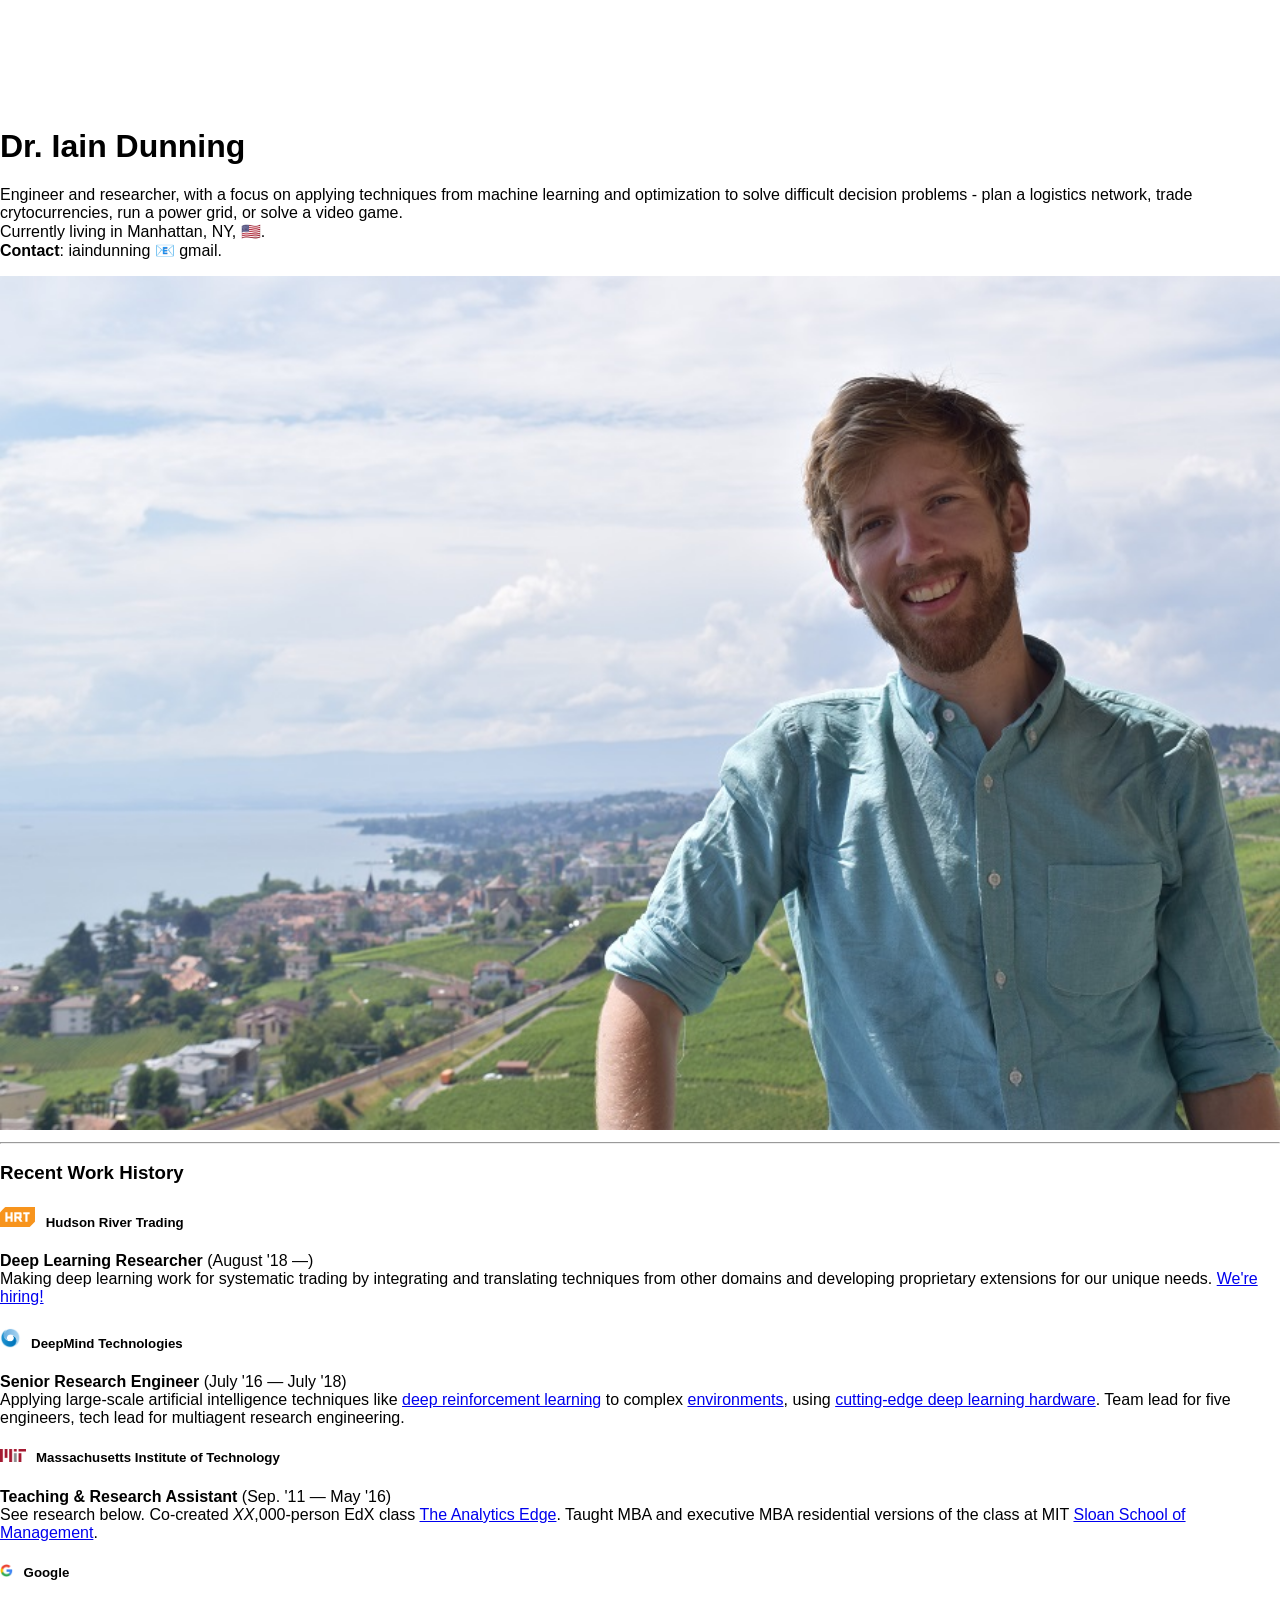
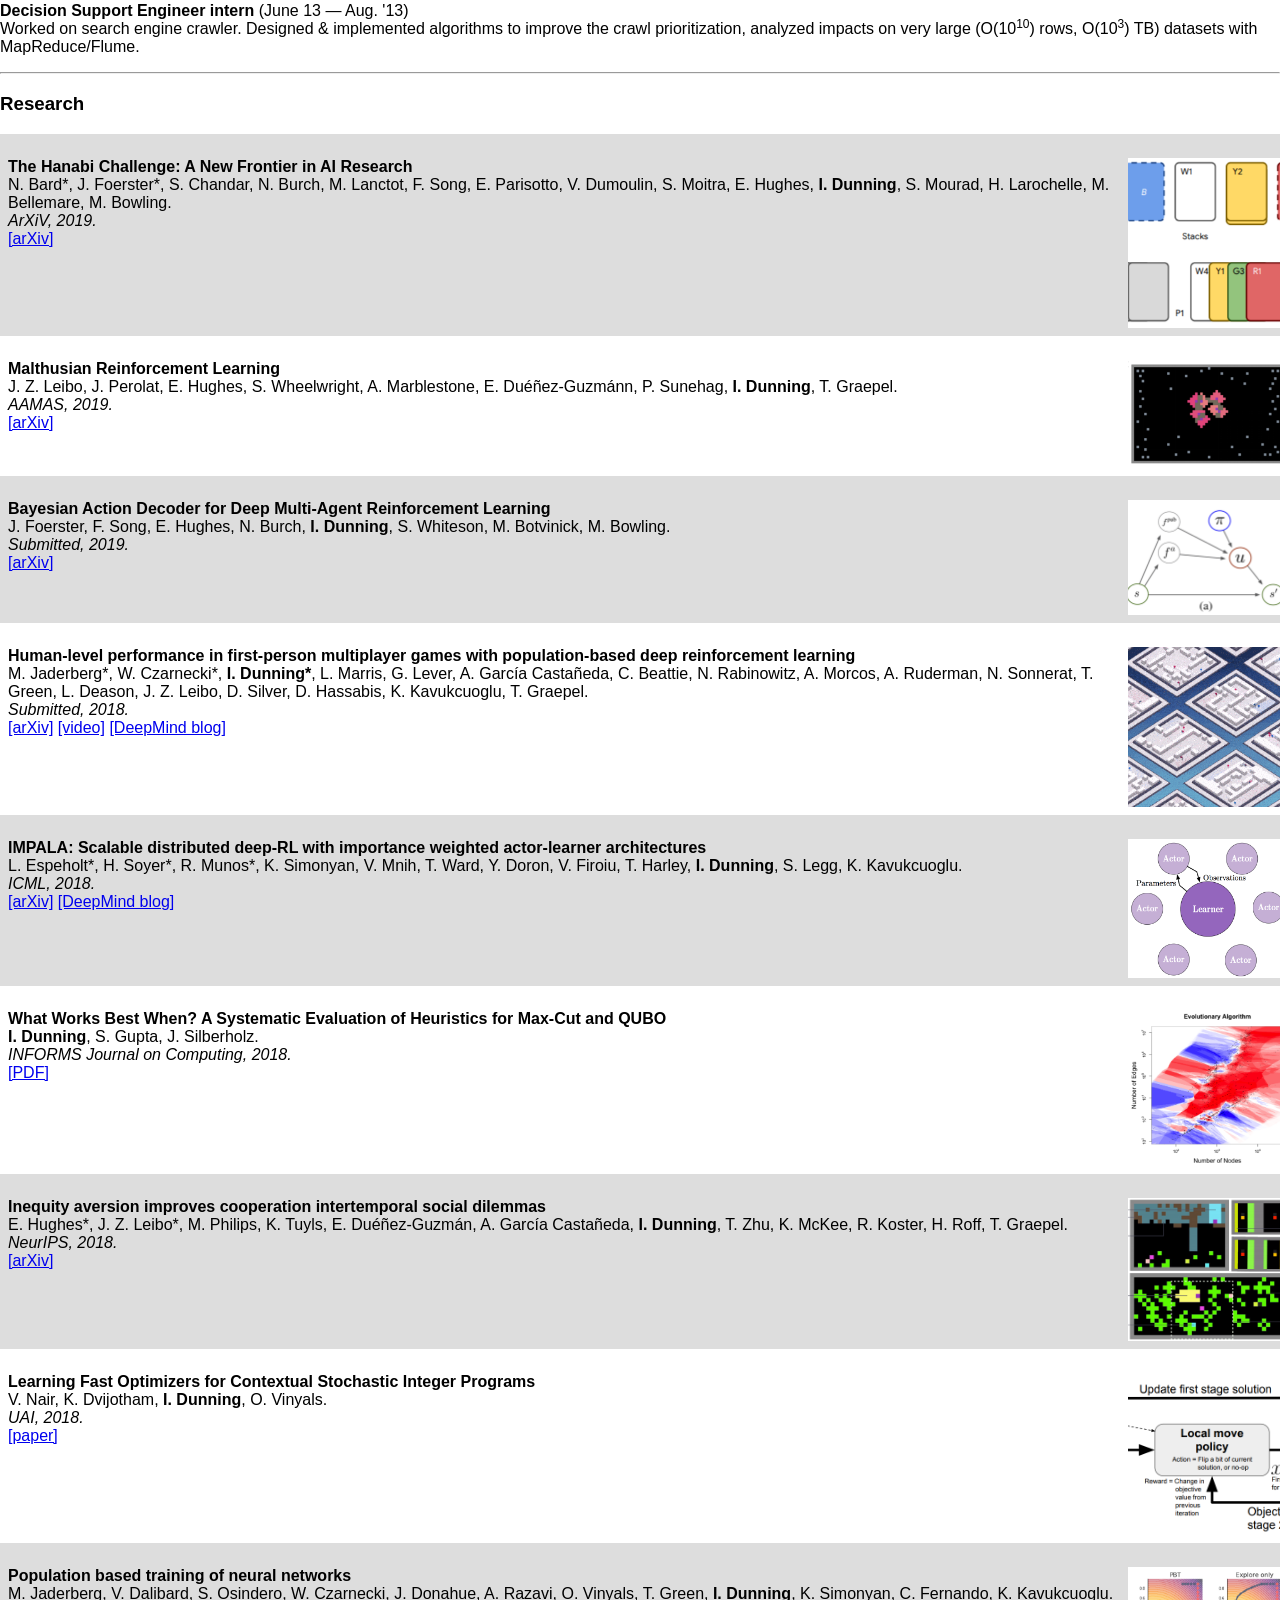
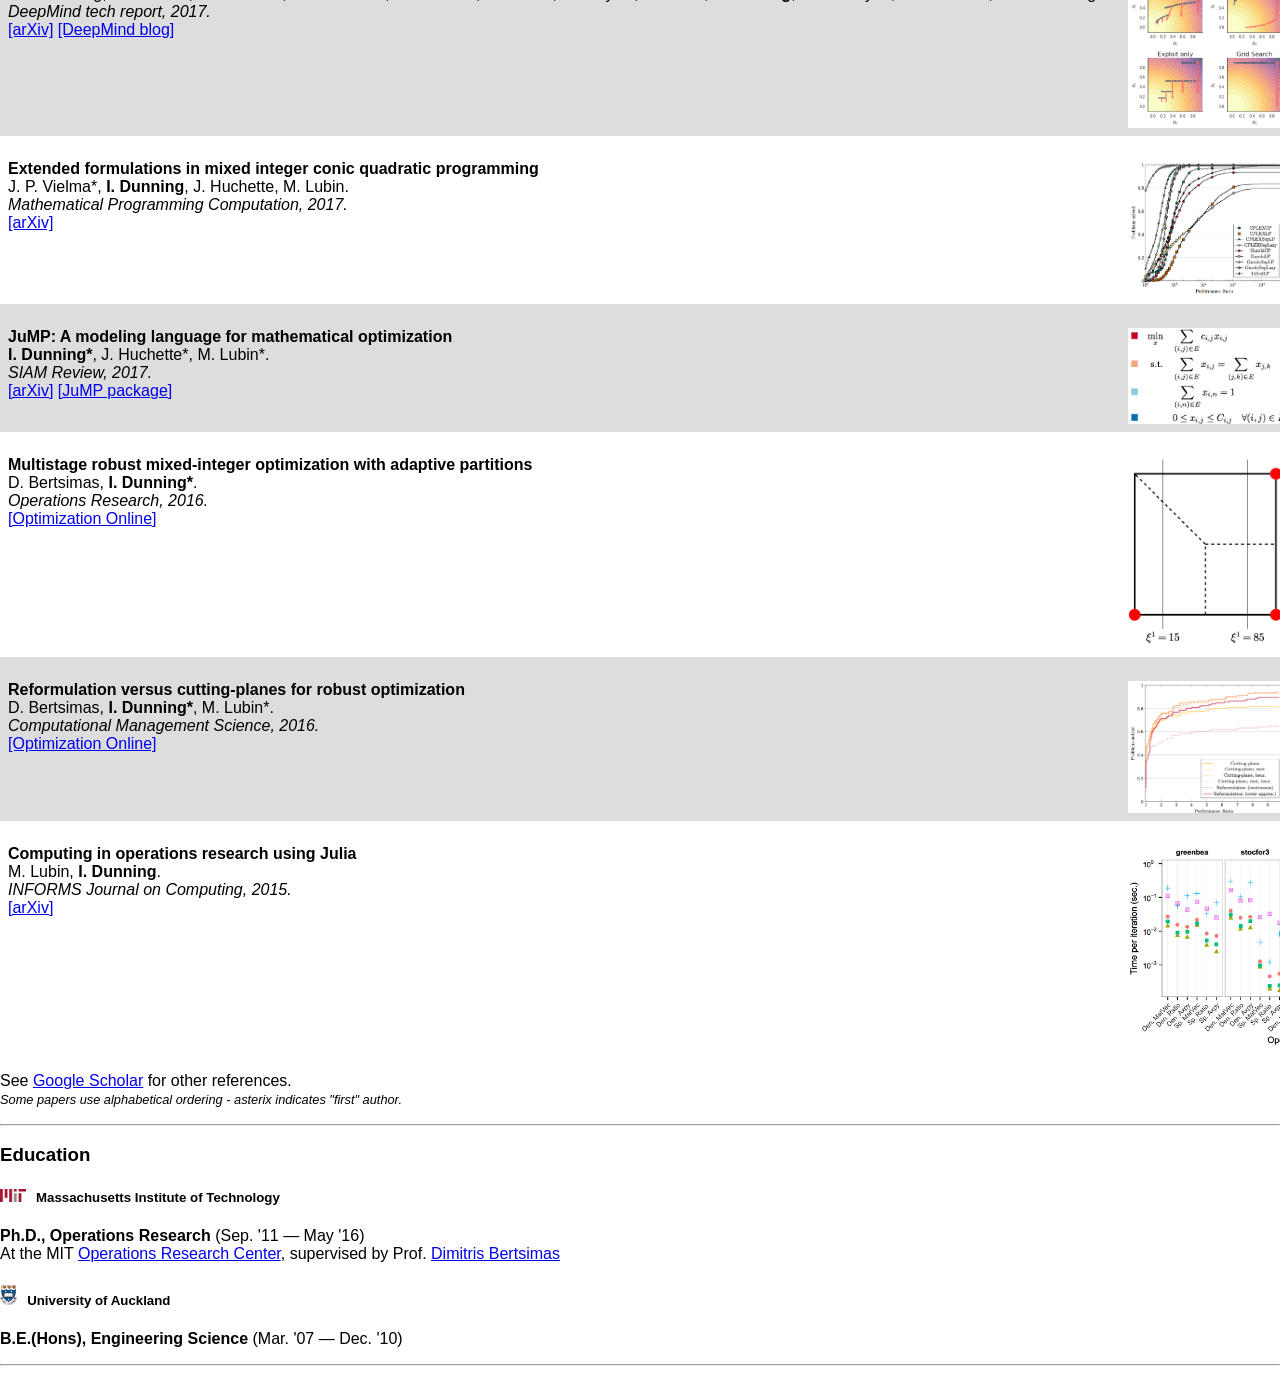
==== index.html @ 0af71904 "nbsp" ====
<!DOCTYPE html>
<html lang="en">
<head>
  <!-- Global site tag (gtag.js) - Google Analytics -->
  <script async src="https://www.googletagmanager.com/gtag/js?id=UA-130683608-1"></script>
  <script>
    window.dataLayer = window.dataLayer || [];
    function gtag(){dataLayer.push(arguments);}
    gtag('js', new Date());

    gtag('config', 'UA-130683608-1');
  </script>
  
  <!-- Basic Page Needs
  –––––––––––––––––––––––––––––––––––––––––––––––––– -->
  <meta charset="utf-8">
  <title>Iain Dunning</title>
  <meta name="description" content="Homepage for Iain Dunning">
  <meta name="author" content="Iain Dunning">

  <!-- Mobile Specific Metas
  –––––––––––––––––––––––––––––––––––––––––––––––––– -->
  <meta name="viewport" content="width=device-width, initial-scale=1">

  <!-- FONT
  –––––––––––––––––––––––––––––––––––––––––––––––––– -->
  <link href="//fonts.googleapis.com/css?family=Raleway:400,300,600"
   rel="stylesheet" type="text/css">

  <!-- CSS
  –––––––––––––––––––––––––––––––––––––––––––––––––– -->
  <link rel="stylesheet" href="css/normalize.css">
  <link rel="stylesheet" href="css/skeleton.css">
  <style>
  .paperimg {
    float: right;
    width: 20%;
    max-width: 10em;
    padding-left: 0.5em
  }
  .paperdiv {
    clear: both;
    padding: 0.5em; display: inline-block; width: 100%
  }
  .grey {
    background-color: #DDDDDD;
  }
  </style>

</head>
<body>

  <!-- Primary Page Layout
  –––––––––––––––––––––––––––––––––––––––––––––––––– -->
<div class="container">
  <div class="row" style="margin-top: 10%">
    <div class="six columns">
      <h1>Dr. Iain Dunning</h1>
      <p>
      Engineer and researcher, with a focus on applying techniques from
      machine learning and optimization to solve difficult decision problems -
      plan a logistics network, trade crytocurrencies, run a power grid, or solve a video game.
      <br>
      Currently living in Manhattan, NY, 🇺🇸.
      <br>
      <b>Contact</b>: iaindunning 📧 gmail.
      </p>
    </div>
    <div class="six columns">
      <img src="images/lores.jpg" style="width: 100%">
    </div>
  </div>

  <div class="row">
  <div class="twelve column">
    
    <!-- About
      –––––––––––––––––––––––––––––––––––––––––––––––––– -->
    <hr>
    
    <h3>Recent Work History</h3>
    
    <h5>
      <a href="http://www.hudson-trading.com/about/" target="_blank">
      <img src="images/hrt.svg" style="height: 1.5em; padding-right: 0.5em"></a>
      Hudson River Trading
    </h5>
    <p>
      <b>Deep Learning Researcher</b> (August&nbsp;'18 &mdash;)<br>
      Making deep learning work for systematic trading by integrating and translating
      techniques from other domains and developing proprietary extensions for our
      unique needs.
      <a href="http://www.hudson-trading.com/careers/job/?gh_jid=940856">We're hiring!</a>
    </p>

    <h5>
      <a href="https://deepmind.com/" target="_blank">
      <img src="images/deepmind.png" style="height: 1.5em; padding-right: 0.5em"></a>
      DeepMind Technologies
    </h5>
    <p>
      <b>Senior Research Engineer</b> (July&nbsp;'16 &mdash; July&nbsp;'18)<br>
      Applying large-scale artificial intelligence techniques like
      <a href="https://deepmind.com/blog/deep-reinforcement-learning/" target="_blank">
      deep reinforcement learning</a> to complex
      <a href="https://deepmind.com/blog/open-sourcing-deepmind-lab/" target="_blank">
      environments</a>, using
      <a href="https://cloud.google.com/tpu/" target="_blank">cutting-edge deep learning hardware</a>.
      Team lead for five engineers,
      tech lead for multiagent research engineering.
    </p>
    
    <h5>
      <a href="https://web.mit.edu/" target="_blank">
      <img src="images/mit.png" style="height: 1em; padding-right: 0.5em"></a>
      Massachusetts Institute of Technology
    </h5>
    <p>
      <b>Teaching &amp; Research Assistant</b> (Sep.&nbsp;'11 &mdash; May&nbsp;'16)<br>
      See research below.
      Co-created <i>XX</i>,000-person EdX class
      <a href="https://www.edx.org/course/analytics-edge-mitx-15-071x-3" target="_blank">
      The Analytics Edge</a>. Taught MBA and executive MBA residential
      versions of the class at MIT
      <a href="https://mitsloan.mit.edu" target="_blank">Sloan School of
      Management</a>.
    </p>
    
    <h5>
      <img src="images/google.png" style="height: 1em; padding-right: 0.5em">
      Google
    </h5>
    <p>
      <b>Decision Support Engineer intern</b> (June&nbsp;13 &mdash; Aug.&nbsp;'13)<br>
      Worked on search engine crawler. Designed &amp; implemented
      algorithms to improve the crawl prioritization, analyzed impacts
      on very large (O(10<sup>10</sup>) rows, O(10<sup>3</sup>) TB)
      datasets with MapReduce/Flume.</li>
    </p>
    
    <!-- End Work
      –––––––––––––––––––––––––––––––––––––––––––––––––– -->
    <hr>
    
    <h3>Research</h3>

    <div class="paperdiv grey"><p>
      <img src="images/hanabichallenge.png" class="paperimg">
      <b>The Hanabi Challenge: A New Frontier in AI Research</b><br>
      N. Bard*, J. Foerster*, S. Chandar, N. Burch, M. Lanctot, F. Song, E. Parisotto, V. Dumoulin,
      S. Moitra, E. Hughes, <b>I.&nbsp;Dunning</b>, S. Mourad, H. Larochelle, M. Bellemare, M. Bowling.<br>
      <i>ArXiV, 2019.</i><br>
      <a href="https://arxiv.org/abs/1902.00506" target="_blank">[arXiv]</a>
    </p></div>

    <div class="paperdiv"><p>
      <img src="images/malthus.png" class="paperimg">
      <b>Malthusian Reinforcement Learning</b><br>
      J. Z. Leibo, J. Perolat, E. Hughes, S. Wheelwright, A. Marblestone, E. Duéñez-Guzmánn,
      P. Sunehag, <b>I.&nbsp;Dunning</b>, T. Graepel.<br>
      <i>AAMAS, 2019.</i><br>
      <a href="https://arxiv.org/abs/1812.07019" target="_blank">[arXiv]</a>
    </p></div>

    <div class="paperdiv grey"><p>
      <img src="images/badmarl.png" class="paperimg">
      <b>Bayesian Action Decoder for Deep Multi-Agent Reinforcement Learning</b><br>
      J. Foerster, F. Song, E. Hughes, N. Burch, <b>I.&nbsp;Dunning</b>, S. Whiteson, M. Botvinick, M. Bowling.<br>
      <i>Submitted, 2019.</i><br>
      <a href="https://arxiv.org/abs/1811.01458" target="_blank">[arXiv]</a>
    </p></div>

    <div class="paperdiv"><p>
      <img src="images/ctf.gif" class="paperimg">
      <b>Human-level performance in first-person multiplayer games with
          population-based deep reinforcement learning</b><br>
      M. Jaderberg*, W. Czarnecki*, <b>I.&nbsp;Dunning*</b>, L. Marris,
      G. Lever, A. García Castañeda, C. Beattie, N. Rabinowitz, A. Morcos,
      A. Ruderman, N. Sonnerat, T. Green, L. Deason, J. Z. Leibo,
      D. Silver, D. Hassabis, K. Kavukcuoglu, T. Graepel.<br>
      <i>Submitted, 2018.</i><br>
      <a href="https://arxiv.org/abs/1807.01281" target="_blank">[arXiv]</a>
      <a href="https://youtu.be/dltN4MxV1RI" target="_blank">[video]</a>
      <a href="https://deepmind.com/blog/capture-the-flag/" target="_blank">[DeepMind blog]</a>
    </p></div>

    <div class="paperdiv grey"><p>
      <img src="images/impala.png" class="paperimg">
      <b>IMPALA: Scalable distributed deep-RL with importance weighted
          actor-learner architectures</b><br>
      L. Espeholt*, H. Soyer*, R. Munos*, K. Simonyan, V. Mnih, T. Ward,
      Y. Doron, V. Firoiu, T. Harley, <b>I.&nbsp;Dunning</b>,
      S. Legg, K. Kavukcuoglu.<br>
      <i>ICML, 2018.</i><br>
      <a href="https://arxiv.org/abs/1802.01561" target="_blank">[arXiv]</a>
      <a href="https://deepmind.com/blog/impala-scalable-distributed-deeprl-dmlab-30/" target="_blank">[DeepMind blog]</a>
    </p></div>

    <div class="paperdiv"><p>
      <img src="images/qubo.png" class="paperimg">
      <b>What Works Best When? A Systematic Evaluation of Heuristics for Max-Cut and QUBO</b><br>
      <b>I.&nbsp;Dunning</b>, S. Gupta, J. Silberholz.<br>
      <i>INFORMS Journal on Computing, 2018.</i><br>
      <a href="http://www-personal.umich.edu/~josilber/SECM_clean.pdf" target="_blank">[PDF]</a>
    </p></div>

    <div class="paperdiv grey"><p>
      <img src="images/ssd.png" class="paperimg">
      <b>Inequity aversion improves cooperation intertemporal social dilemmas</b><br>
      E. Hughes*, J. Z. Leibo*, M. Philips, K. Tuyls, E. Duéñez-Guzmán,
      A. García Castañeda, <b>I.&nbsp;Dunning</b>, T. Zhu, K. McKee, R. Koster,
      H. Roff, T. Graepel.<br>
      <i>NeurIPS, 2018.</i><br>
      <a href="https://arxiv.org/abs/1803.08884" target="_blank">[arXiv]</a>
    </p></div>

    <div class="paperdiv"><p>
      <img src="images/context.png" class="paperimg">
      <b>Learning Fast Optimizers for Contextual Stochastic Integer Programs</b><br>
      V. Nair, K. Dvijotham, <b>I.&nbsp;Dunning</b>, O. Vinyals.<br>
      <i>UAI, 2018.</i><br>
      <a href="http://auai.org/uai2018/proceedings/papers/217.pdf" target="_blank">[paper]</a>
    </p></div>

    <div class="paperdiv grey"><p>
      <img src="images/pbt.png" class="paperimg">
      <b>Population based training of neural networks</b><br>
      M. Jaderberg, V. Dalibard, S. Osindero, W. Czarnecki, J. Donahue,
      A. Razavi, O. Vinyals, T. Green, <b>I.&nbsp;Dunning</b>, K. Simonyan,
      C. Fernando, K. Kavukcuoglu.<br>
      <i>DeepMind tech report, 2017.</i><br>
      <a href="https://arxiv.org/abs/1711.09846" target="_blank">[arXiv]</a>
      <a href="https://deepmind.com/blog/population-based-training-neural-networks/" target="_blank">[DeepMind blog]</a>
    </p></div>
    
    <div class="paperdiv"><p>
      <img src="images/extform.png" class="paperimg">
      <b>Extended formulations in mixed integer conic quadratic programming</b><br>
      J. P. Vielma*, <b>I.&nbsp;Dunning</b>, J. Huchette, M. Lubin.<br>
      <i>Mathematical Programming Computation, 2017.</i><br>
      <a href="https://arxiv.org/abs/1505.07857" target="_blank">[arXiv]</a>
    </p></div>

    <div class="paperdiv grey"><p>
      <img src="images/jumpsiam.png" class="paperimg">
      <b>JuMP: A modeling language for mathematical optimization</b><br>
      <b>I.&nbsp;Dunning*</b>, J. Huchette*, M. Lubin*.<br>
      <i>SIAM Review, 2017.</i><br>
      <a href="https://arxiv.org/abs/1508.01982" target="_blank">[arXiv]</a>
      <a href="https://github.com/JuliaOpt/JuMP.jl" target="_blank">[JuMP package]</a>
    </p></div>
    
    <div class="paperdiv"><p>
      <img src="images/part.png" class="paperimg">
      <b>Multistage robust mixed-integer optimization with adaptive partitions</b><br>
      D. Bertsimas, <b>I.&nbsp;Dunning*</b>.<br>
      <i>Operations Research, 2016.</i><br>
      <a href="http://www.optimization-online.org/DB_HTML/2014/11/4658.html"
       target="_blank">[Optimization Online]</a>
    </p></div>
    
    <div class="paperdiv grey"><p>
      <img src="images/cutreform.png" class="paperimg">
      <b>Reformulation versus cutting-planes for robust optimization</b><br>
      D. Bertsimas, <b>I.&nbsp;Dunning*</b>, M. Lubin*.<br>
      <i>Computational Management Science, 2016.</i><br>
      <a href="http://www.optimization-online.org/DB_HTML/2014/04/4336.html"
       target="_blank">[Optimization Online]</a>
    </p></div>
    
    <div class="paperdiv"><p>
      <img src="images/ijocjulia.png" class="paperimg">
      <b>Computing in operations research using Julia</b><br>
      M. Lubin, <b>I.&nbsp;Dunning</b>.<br>
      <i>INFORMS Journal on Computing, 2015.</i><br>
      <a href="https://arxiv.org/abs/1312.1431" target="_blank">[arXiv]</a>
    </p></div>
    
    <p style="clear: both">
      See <a href="https://scholar.google.com/citations?user=Fc3upZoAAAAJ">
      Google Scholar</a> for other references.<br>
      <small><i>
      Some papers use alphabetical ordering -
      asterix indicates "first" author.
      </i></small>
    </p>
    
    <!-- End Education
      –––––––––––––––––––––––––––––––––––––––––––––––––– -->
    <hr style="clear: both">
    
    <h3>Education</h3>
    
    <h5>
      <a href="https://web.mit.edu/" target="_blank">
      <img src="images/mit.png" style="height: 1em; padding-right: 0.5em"></a>
      Massachusetts Institute of Technology
    </h5>
    <p>
      <b>Ph.D., Operations Research</b> (Sep.&nbsp;'11 &mdash; May&nbsp;'16)<br>
      At the MIT <a href="https://orc.mit.edu/" target="_blank">Operations
      Research Center</a>, supervised by Prof.
      <a href="http://www.mit.edu/~dbertsim/" target="_blank">
      Dimitris Bertsimas</a>
    </p>
    
    <h5>
      <a href="http://www.des.auckland.ac.nz/en.html" target="_blank">
      <img src="images/uoa.png" style="height: 1.5em; padding-right: 0.5em"></a>
      University of Auckland
    </h5>
    <p>
      <b>B.E.(Hons), Engineering Science</b> (Mar.&nbsp;'07 &mdash; Dec.&nbsp;'10)<br>
    </p>
    
    <!-- End Education
      –––––––––––––––––––––––––––––––––––––––––––––––––– -->
    <hr>
    
    
    
  </div>  <!-- twelve colum -->
  </div>  <!-- row -->
</div>  <!-- container -->

<!-- End Document
  –––––––––––––––––––––––––––––––––––––––––––––––––– -->
</body>
</html>
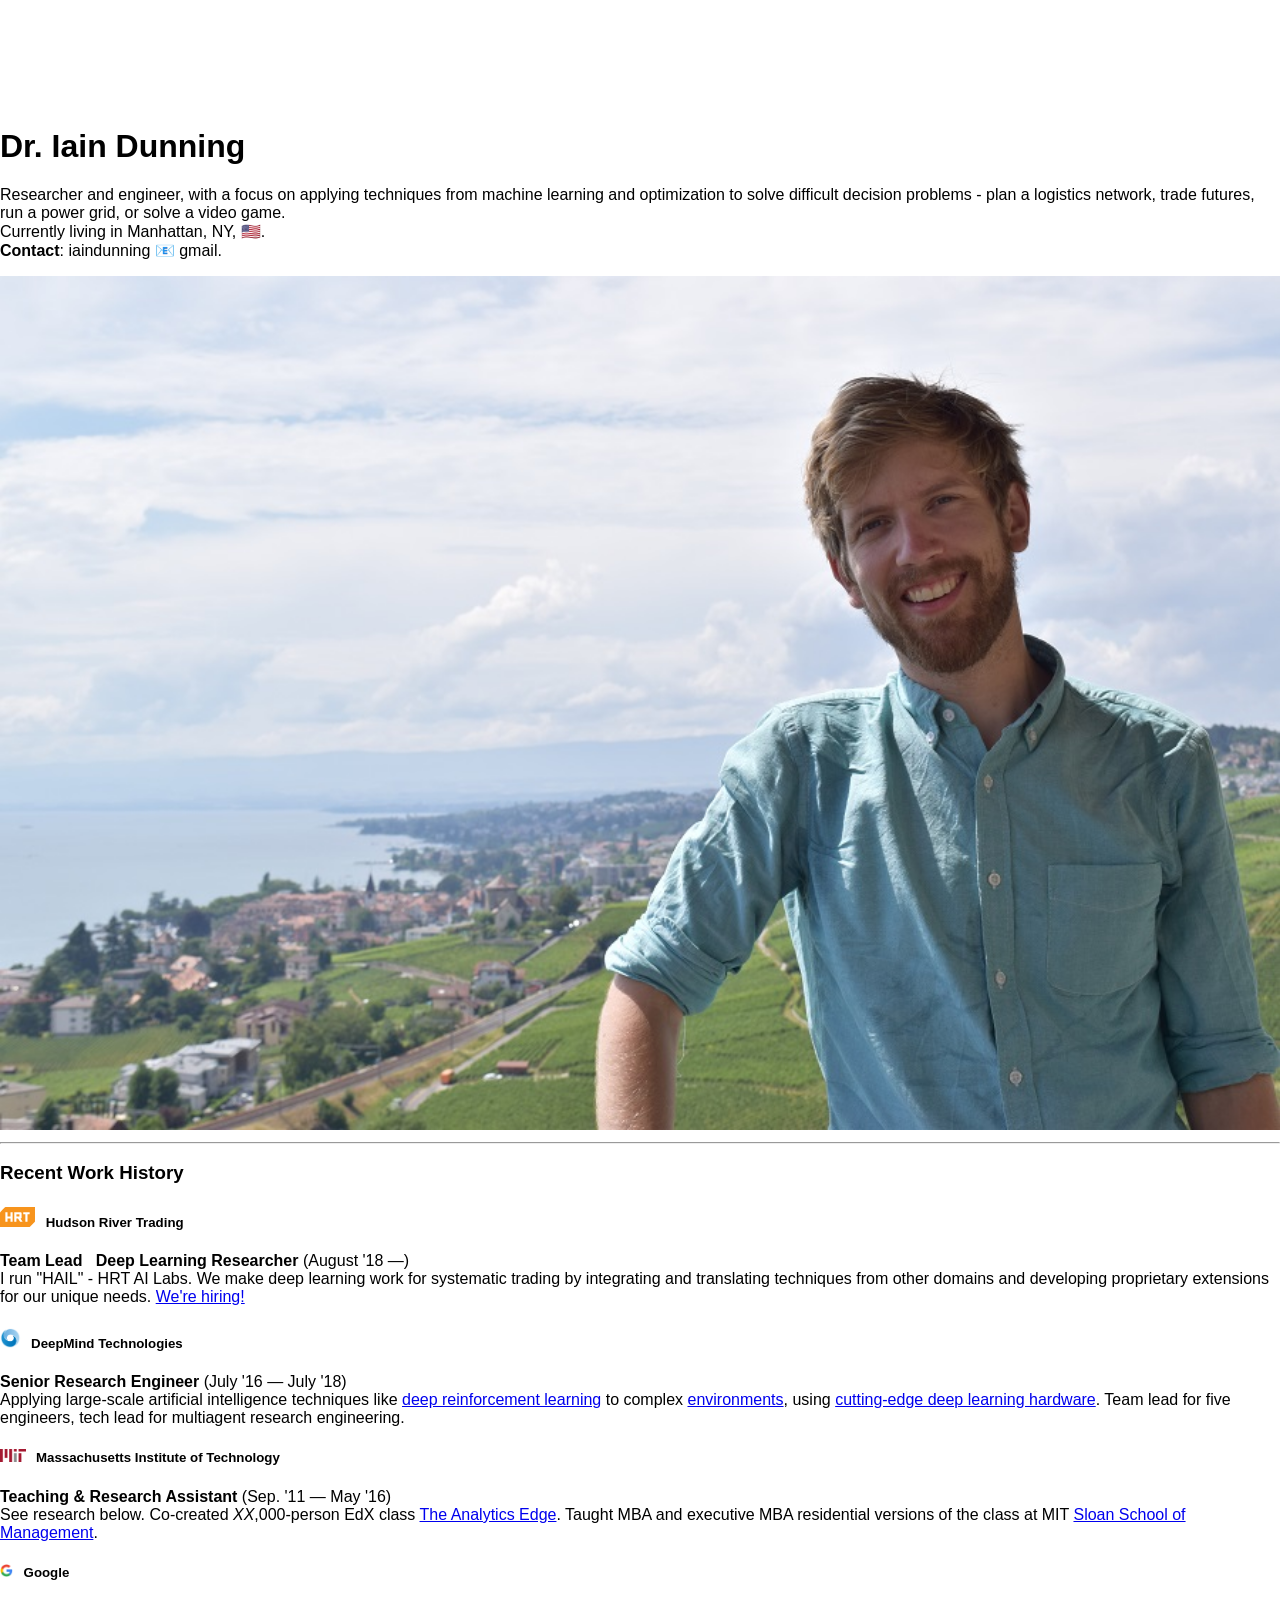
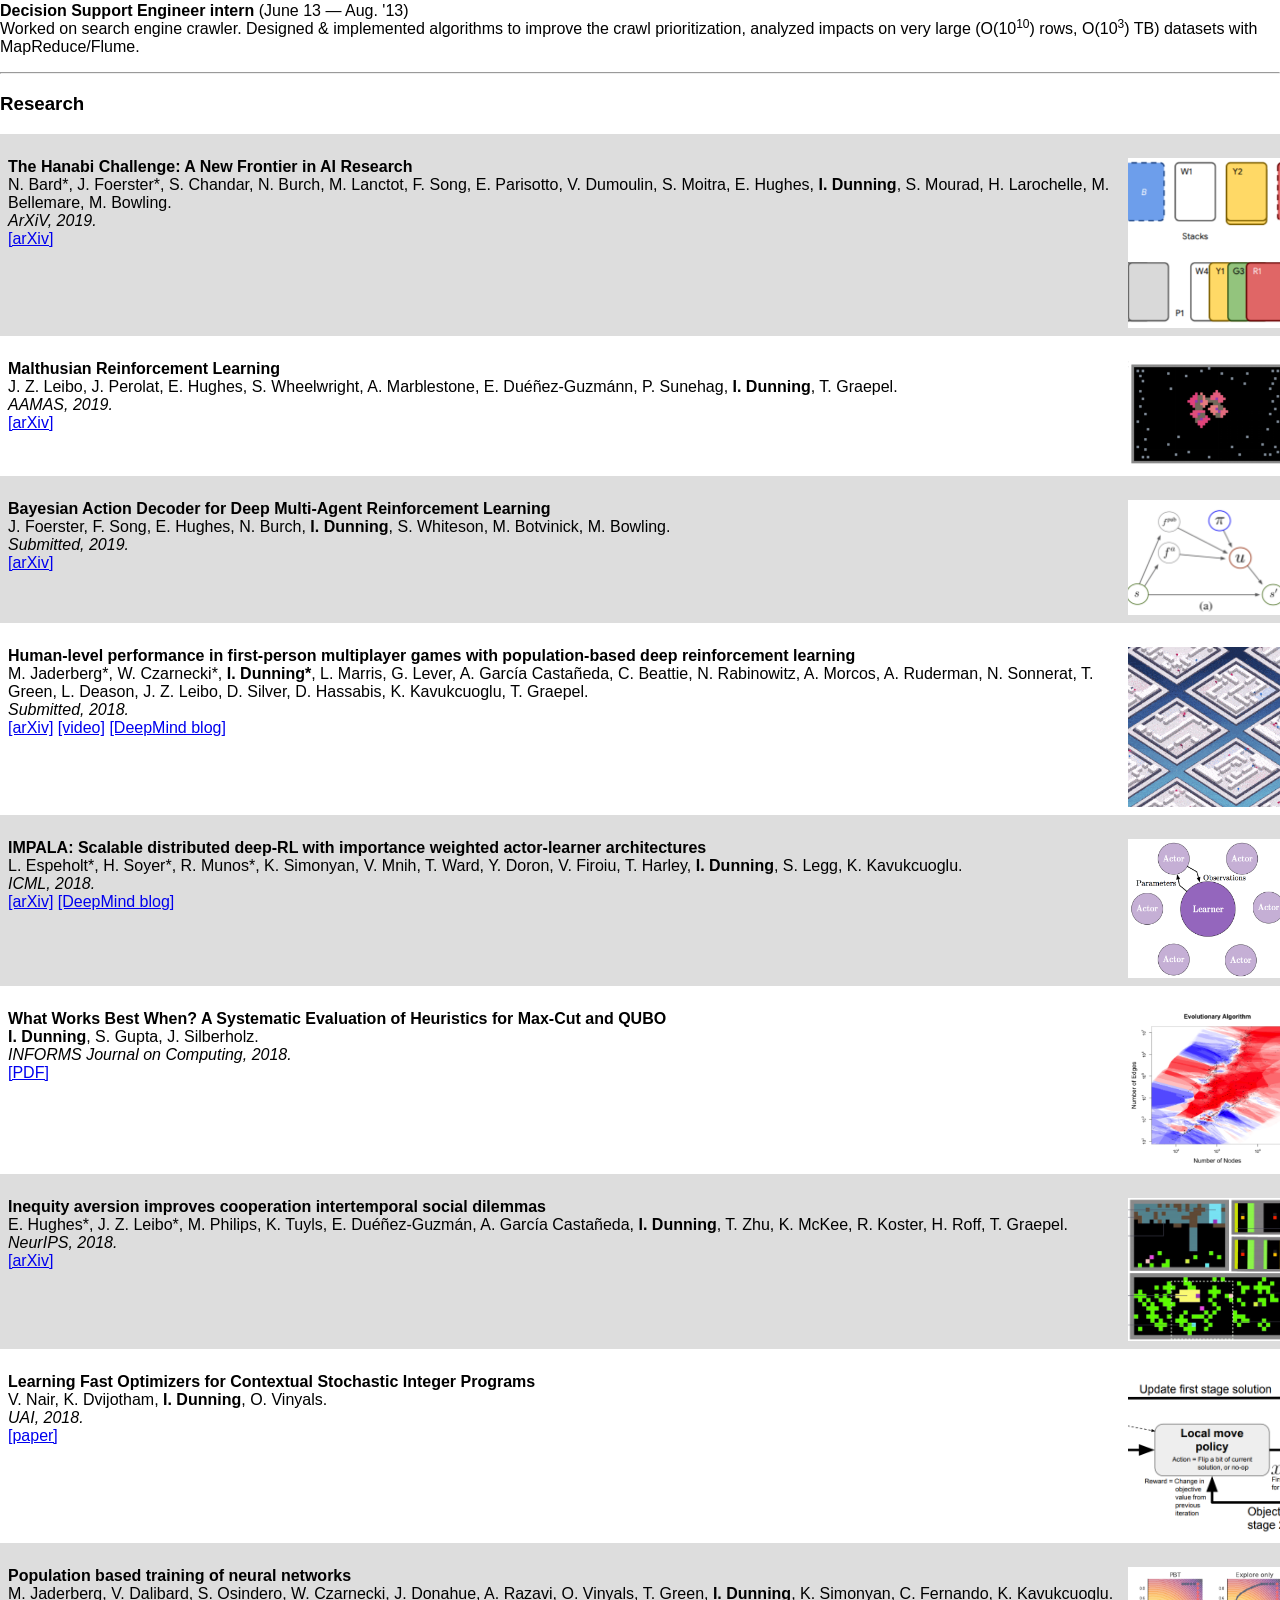
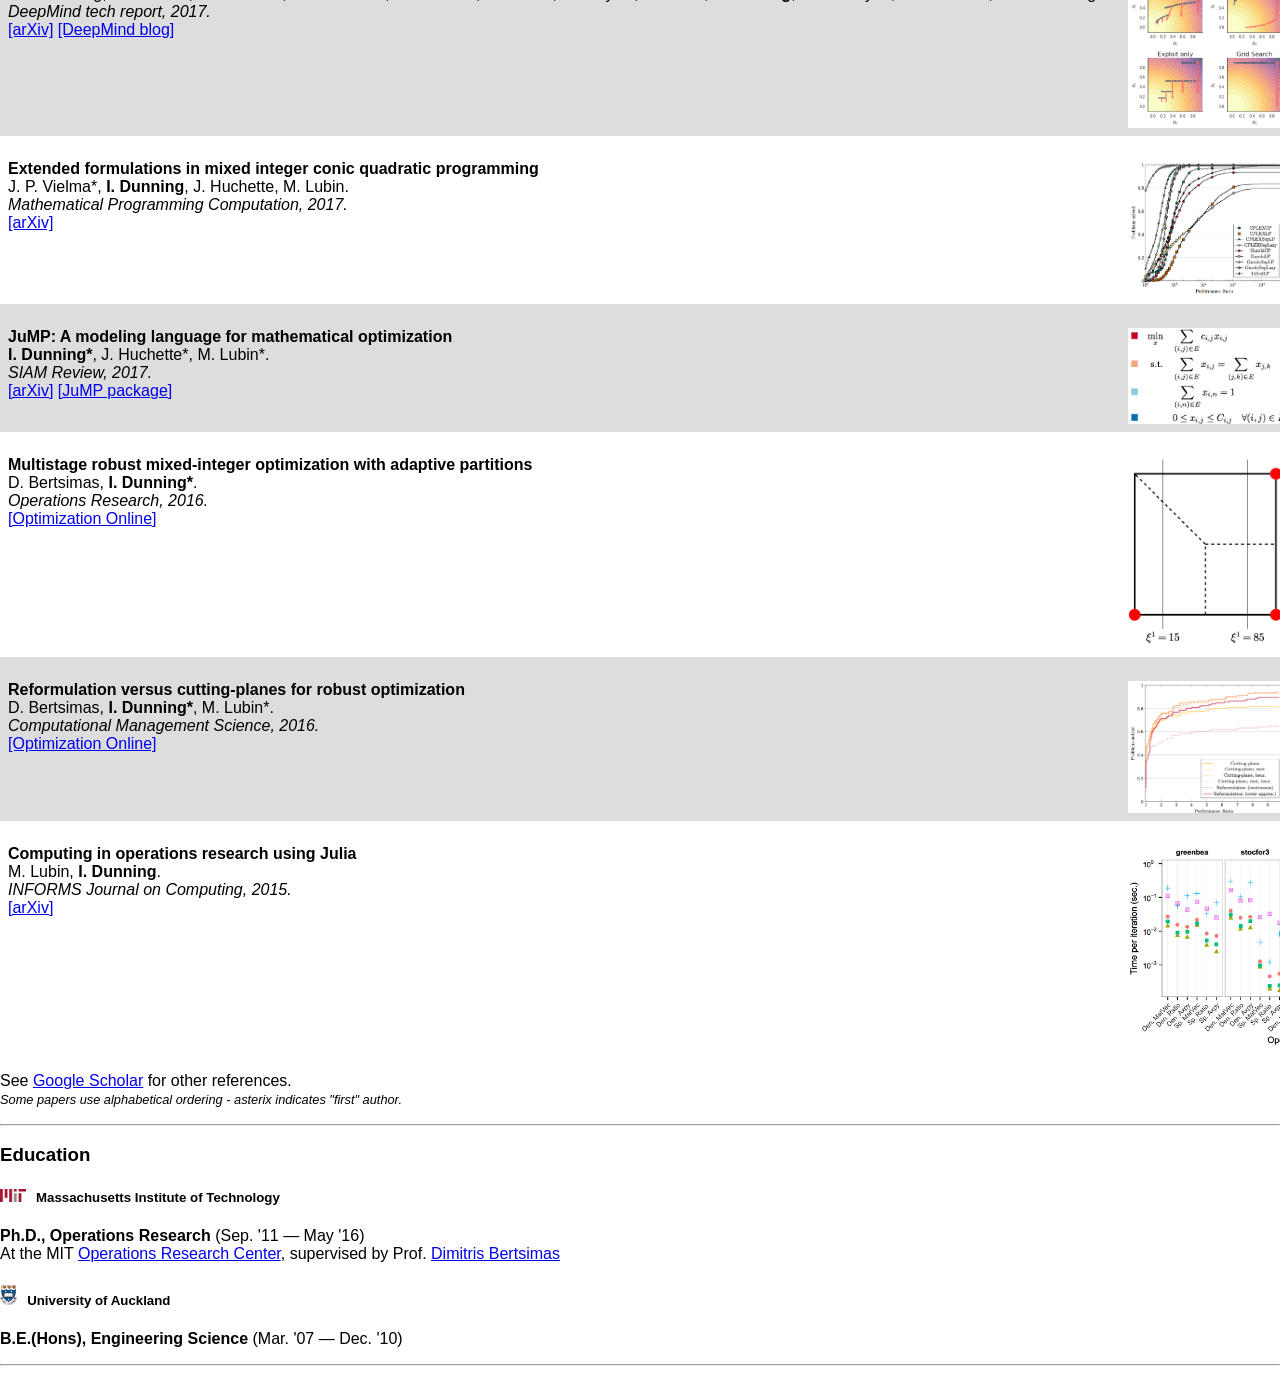
==== commit b32874e3: "Update index.html" ====
--- a/index.html
+++ b/index.html
@@ -57,9 +57,9 @@
     <div class="six columns">
       <h1>Dr. Iain Dunning</h1>
       <p>
-      Engineer and researcher, with a focus on applying techniques from
+      Researcher and engineer, with a focus on applying techniques from
       machine learning and optimization to solve difficult decision problems -
-      plan a logistics network, trade crytocurrencies, run a power grid, or solve a video game.
+      plan a logistics network, trade futures, run a power grid, or solve a video game.
       <br>
       Currently living in Manhattan, NY, 🇺🇸.
       <br>
@@ -86,10 +86,10 @@
       Hudson River Trading
     </h5>
     <p>
-      <b>Deep Learning Researcher</b> (August&nbsp;'18 &mdash;)<br>
-      Making deep learning work for systematic trading by integrating and translating
-      techniques from other domains and developing proprietary extensions for our
-      unique needs.
+      <b>Team Lead &nbsp; Deep Learning Researcher</b> (August&nbsp;'18 &mdash;)<br>
+      I run "HAIL" - HRT AI Labs. We make deep learning work for systematic trading by
+      integrating and translating techniques from other domains and developing
+      proprietary extensions for our unique needs.
       <a href="http://www.hudson-trading.com/careers/job/?gh_jid=940856">We're hiring!</a>
     </p>
 
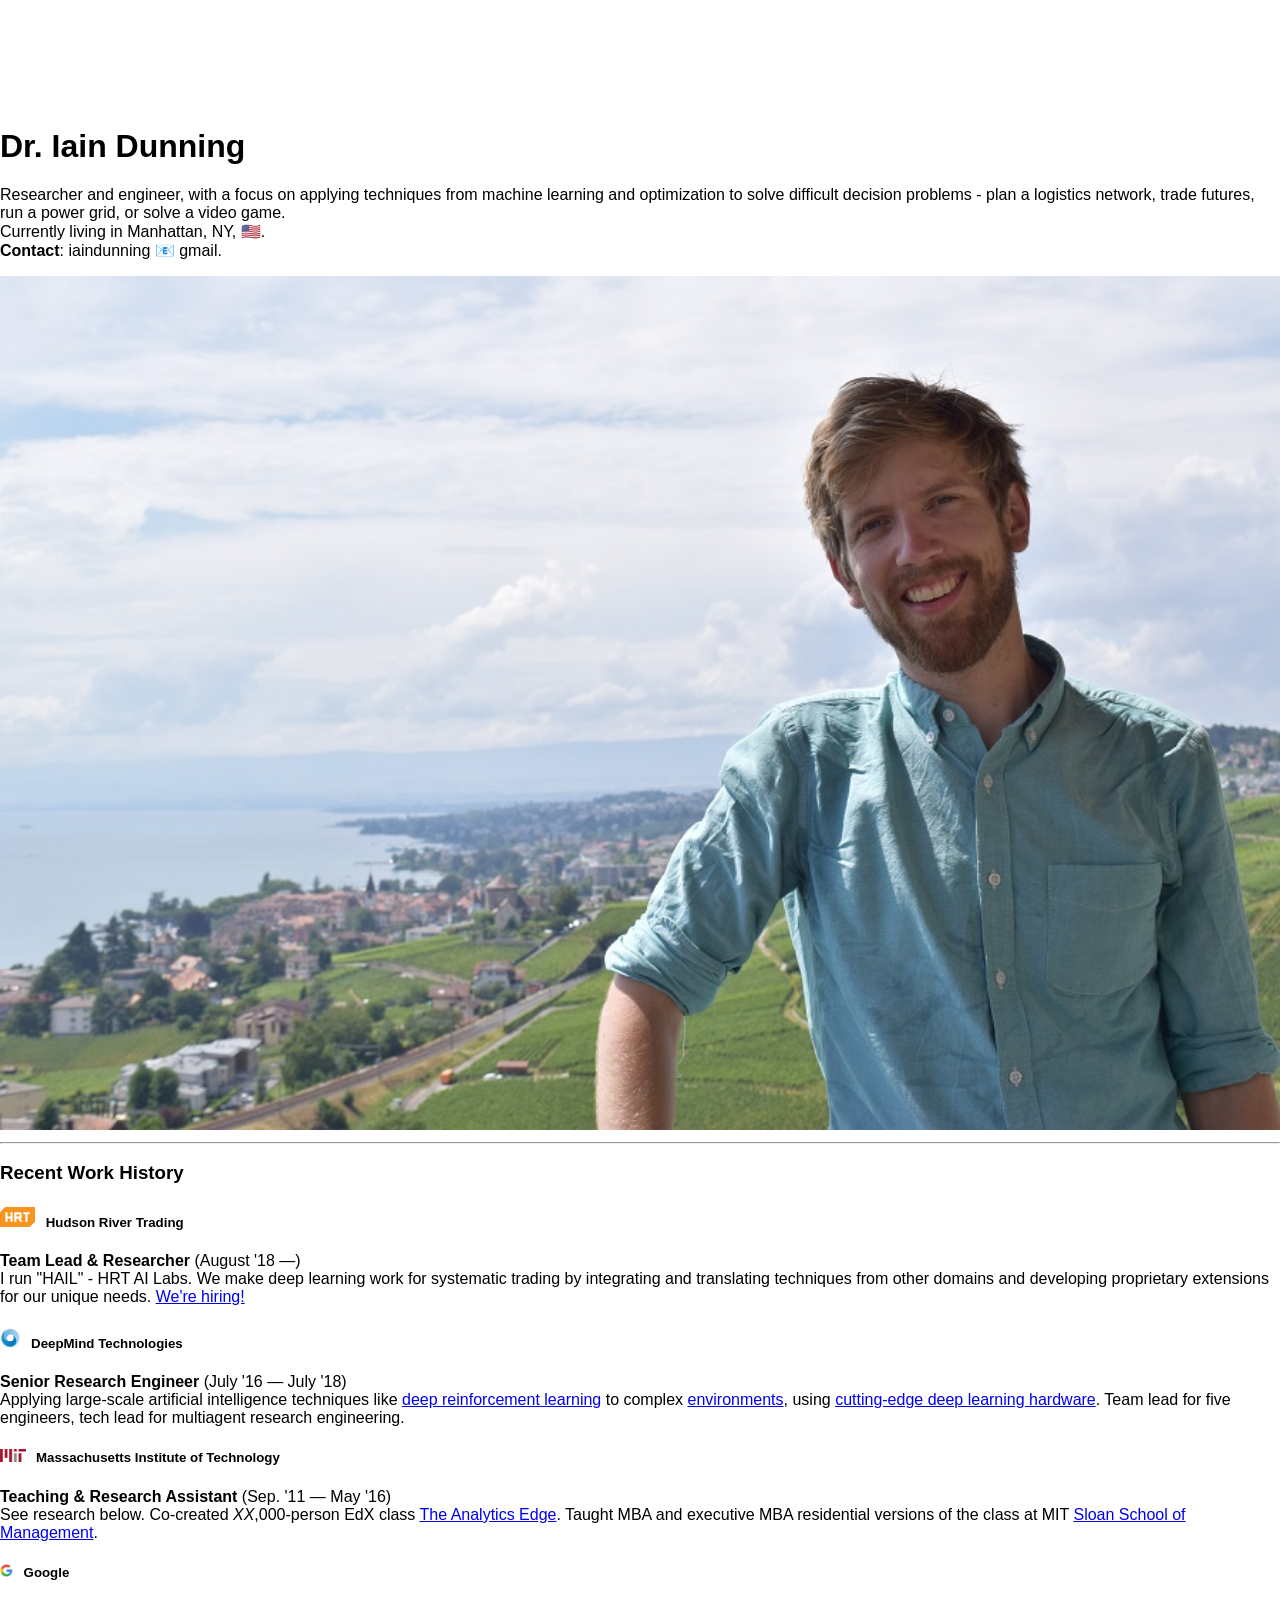
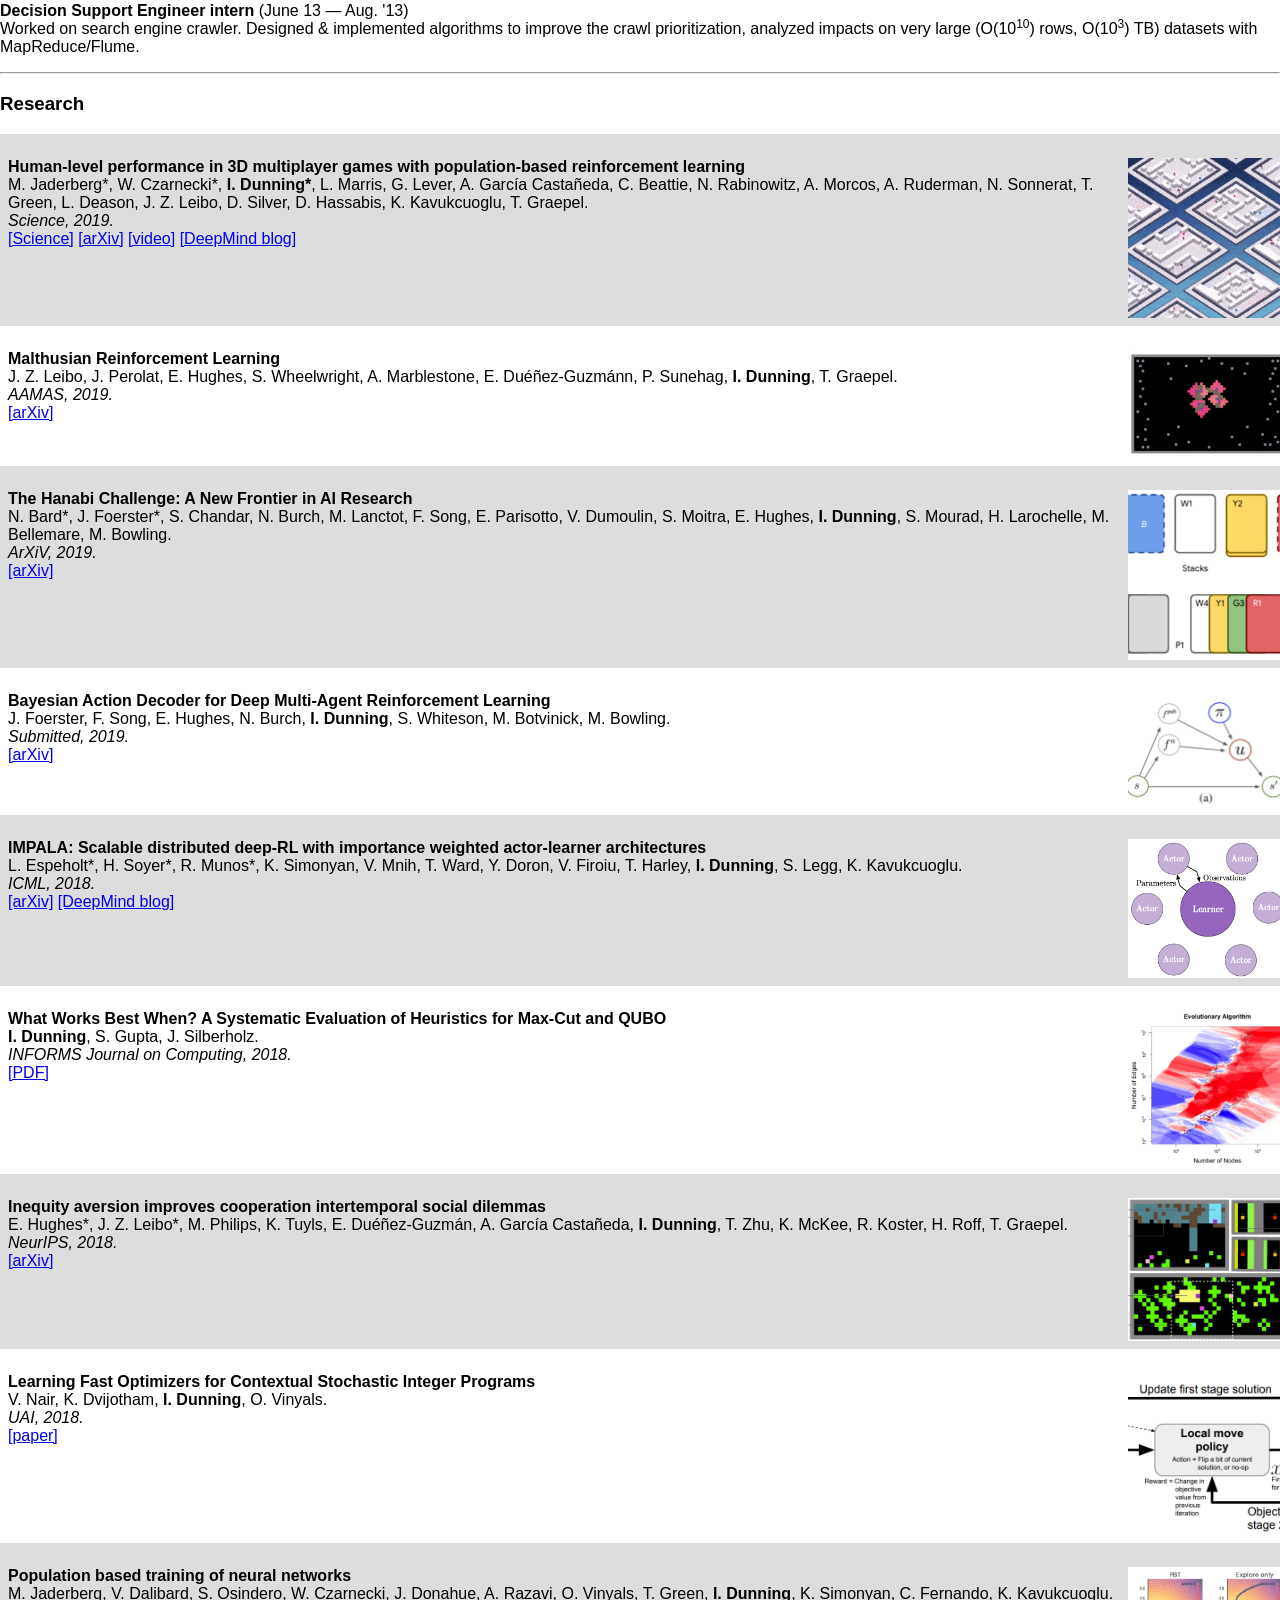
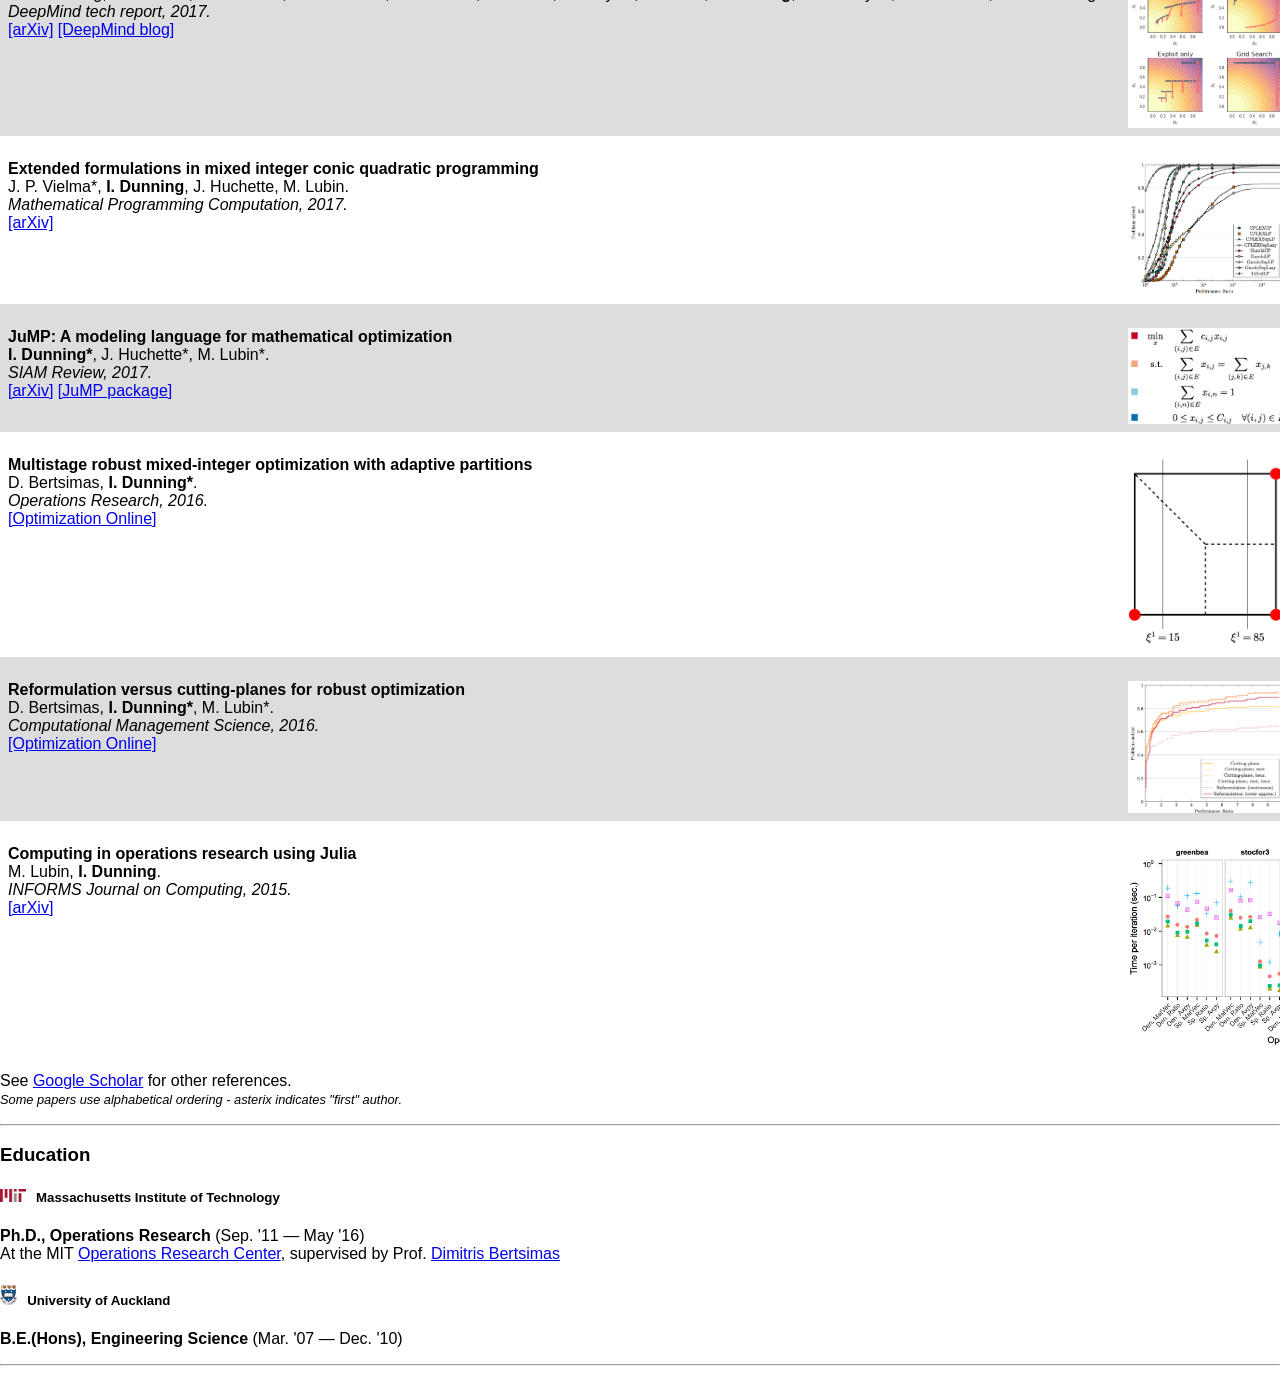
==== commit b0cd9709: "Update index.html" ====
--- a/index.html
+++ b/index.html
@@ -86,7 +86,7 @@
       Hudson River Trading
     </h5>
     <p>
-      <b>Team Lead &nbsp; Deep Learning Researcher</b> (August&nbsp;'18 &mdash;)<br>
+      <b>Team Lead &amp; Researcher</b> (August&nbsp;'18 &mdash;)<br>
       I run "HAIL" - HRT AI Labs. We make deep learning work for systematic trading by
       integrating and translating techniques from other domains and developing
       proprietary extensions for our unique needs.
@@ -145,6 +145,30 @@
     <h3>Research</h3>
 
     <div class="paperdiv grey"><p>
+      <img src="images/ctf.gif" class="paperimg">
+      <b>Human-level performance in 3D multiplayer games with
+          population-based reinforcement learning</b><br>
+      M. Jaderberg*, W. Czarnecki*, <b>I.&nbsp;Dunning*</b>, L. Marris,
+      G. Lever, A. García Castañeda, C. Beattie, N. Rabinowitz, A. Morcos,
+      A. Ruderman, N. Sonnerat, T. Green, L. Deason, J. Z. Leibo,
+      D. Silver, D. Hassabis, K. Kavukcuoglu, T. Graepel.<br>
+      <i>Science, 2019.</i><br>
+      <a href="https://science.sciencemag.org/content/364/6443/859.abstract" target="_blank">[Science]</a>
+      <a href="https://arxiv.org/abs/1807.01281" target="_blank">[arXiv]</a>
+      <a href="https://youtu.be/dltN4MxV1RI" target="_blank">[video]</a>
+      <a href="https://deepmind.com/blog/capture-the-flag/" target="_blank">[DeepMind blog]</a>
+    </p></div>
+  
+    <div class="paperdiv"><p>
+      <img src="images/malthus.png" class="paperimg">
+      <b>Malthusian Reinforcement Learning</b><br>
+      J. Z. Leibo, J. Perolat, E. Hughes, S. Wheelwright, A. Marblestone, E. Duéñez-Guzmánn,
+      P. Sunehag, <b>I.&nbsp;Dunning</b>, T. Graepel.<br>
+      <i>AAMAS, 2019.</i><br>
+      <a href="https://arxiv.org/abs/1812.07019" target="_blank">[arXiv]</a>
+    </p></div>
+  
+    <div class="paperdiv grey"><p>
       <img src="images/hanabichallenge.png" class="paperimg">
       <b>The Hanabi Challenge: A New Frontier in AI Research</b><br>
       N. Bard*, J. Foerster*, S. Chandar, N. Burch, M. Lanctot, F. Song, E. Parisotto, V. Dumoulin,
@@ -154,34 +178,11 @@
     </p></div>
 
     <div class="paperdiv"><p>
-      <img src="images/malthus.png" class="paperimg">
-      <b>Malthusian Reinforcement Learning</b><br>
-      J. Z. Leibo, J. Perolat, E. Hughes, S. Wheelwright, A. Marblestone, E. Duéñez-Guzmánn,
-      P. Sunehag, <b>I.&nbsp;Dunning</b>, T. Graepel.<br>
-      <i>AAMAS, 2019.</i><br>
-      <a href="https://arxiv.org/abs/1812.07019" target="_blank">[arXiv]</a>
-    </p></div>
-
-    <div class="paperdiv grey"><p>
       <img src="images/badmarl.png" class="paperimg">
       <b>Bayesian Action Decoder for Deep Multi-Agent Reinforcement Learning</b><br>
       J. Foerster, F. Song, E. Hughes, N. Burch, <b>I.&nbsp;Dunning</b>, S. Whiteson, M. Botvinick, M. Bowling.<br>
       <i>Submitted, 2019.</i><br>
       <a href="https://arxiv.org/abs/1811.01458" target="_blank">[arXiv]</a>
-    </p></div>
-
-    <div class="paperdiv"><p>
-      <img src="images/ctf.gif" class="paperimg">
-      <b>Human-level performance in first-person multiplayer games with
-          population-based deep reinforcement learning</b><br>
-      M. Jaderberg*, W. Czarnecki*, <b>I.&nbsp;Dunning*</b>, L. Marris,
-      G. Lever, A. García Castañeda, C. Beattie, N. Rabinowitz, A. Morcos,
-      A. Ruderman, N. Sonnerat, T. Green, L. Deason, J. Z. Leibo,
-      D. Silver, D. Hassabis, K. Kavukcuoglu, T. Graepel.<br>
-      <i>Submitted, 2018.</i><br>
-      <a href="https://arxiv.org/abs/1807.01281" target="_blank">[arXiv]</a>
-      <a href="https://youtu.be/dltN4MxV1RI" target="_blank">[video]</a>
-      <a href="https://deepmind.com/blog/capture-the-flag/" target="_blank">[DeepMind blog]</a>
     </p></div>
 
     <div class="paperdiv grey"><p>
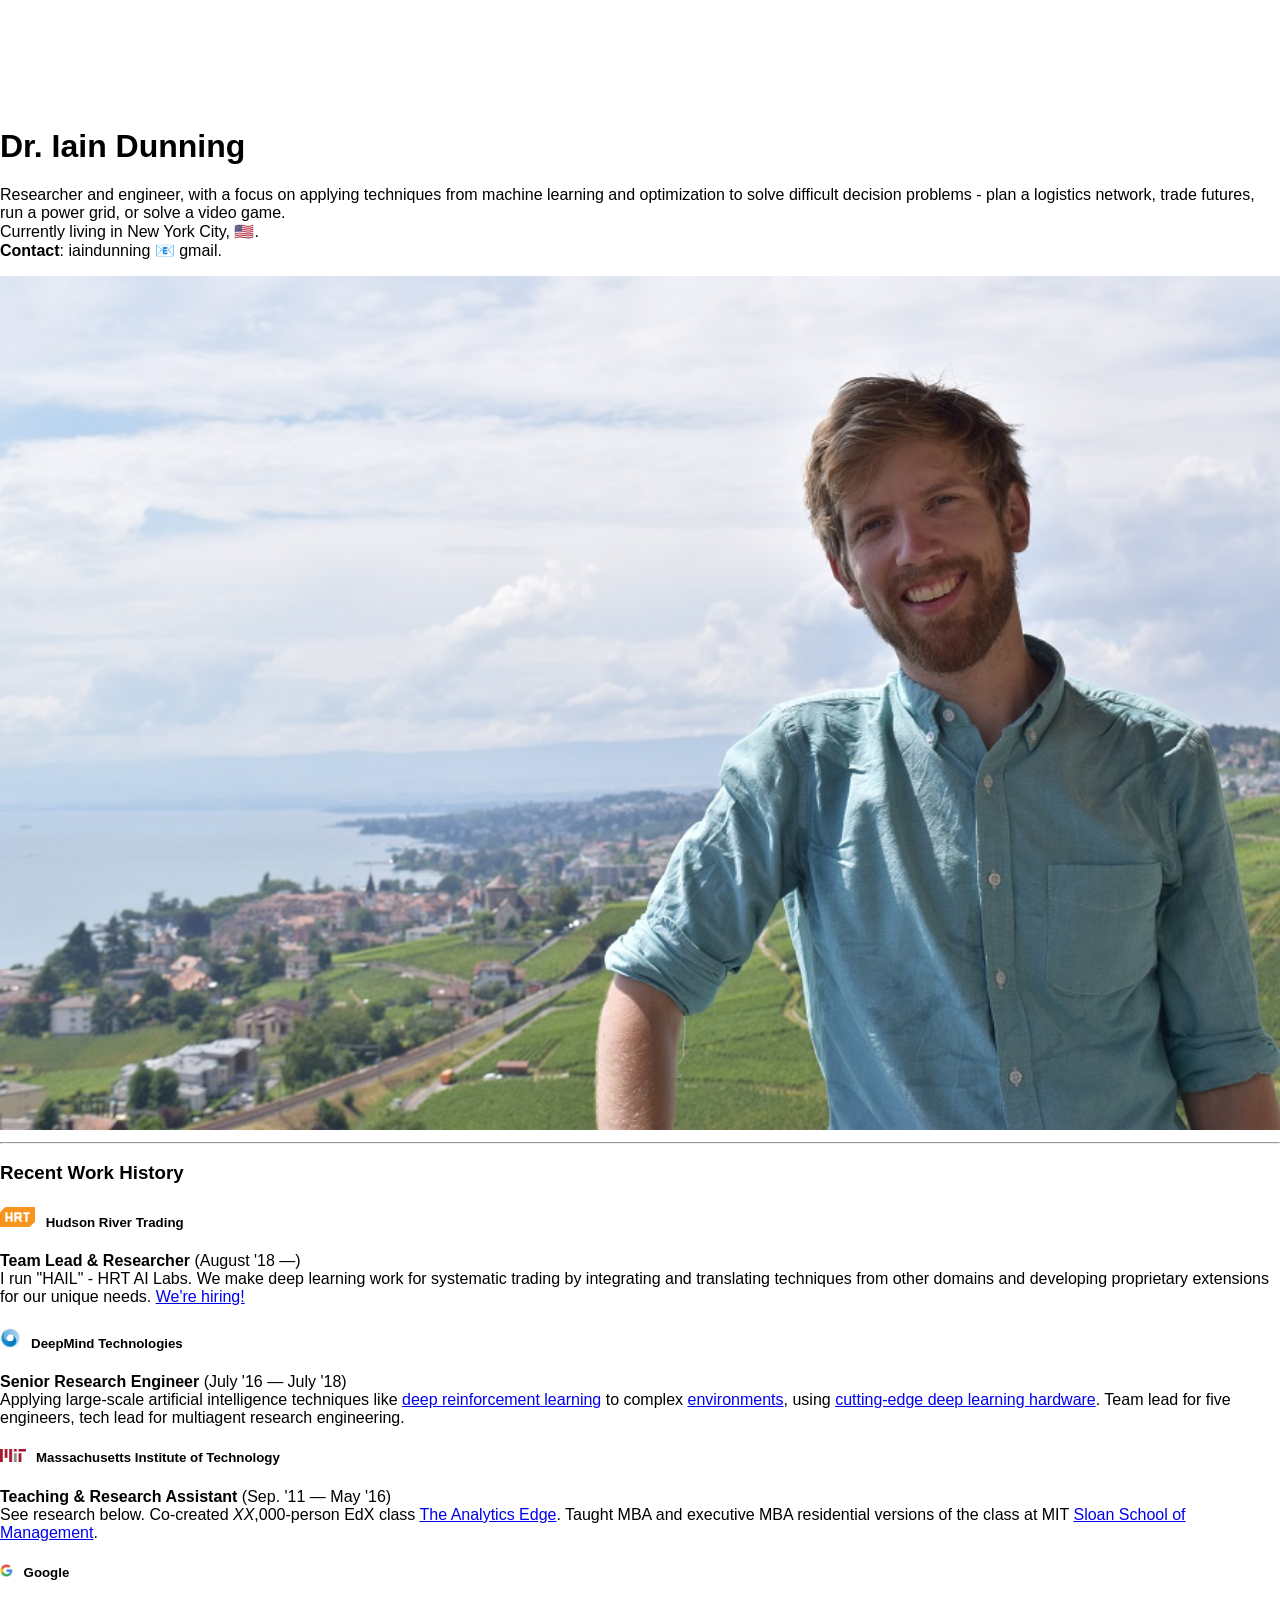
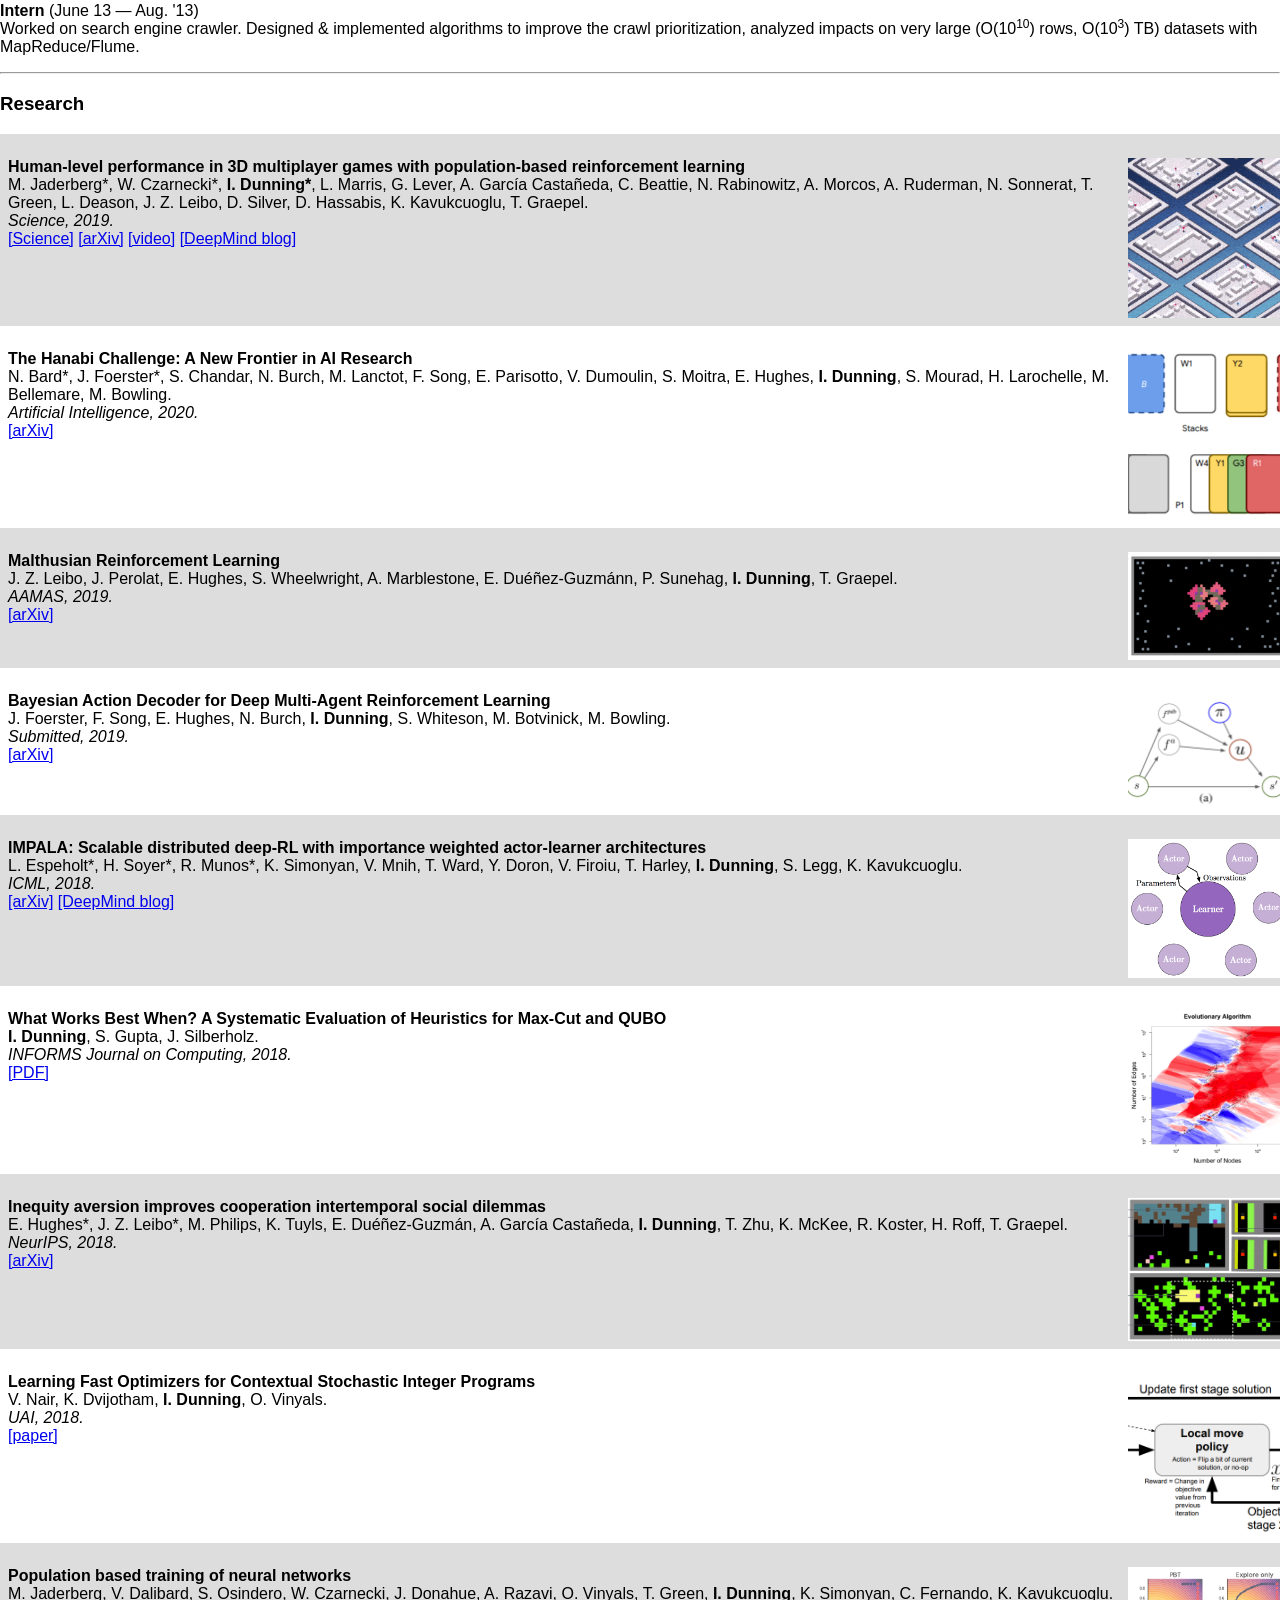
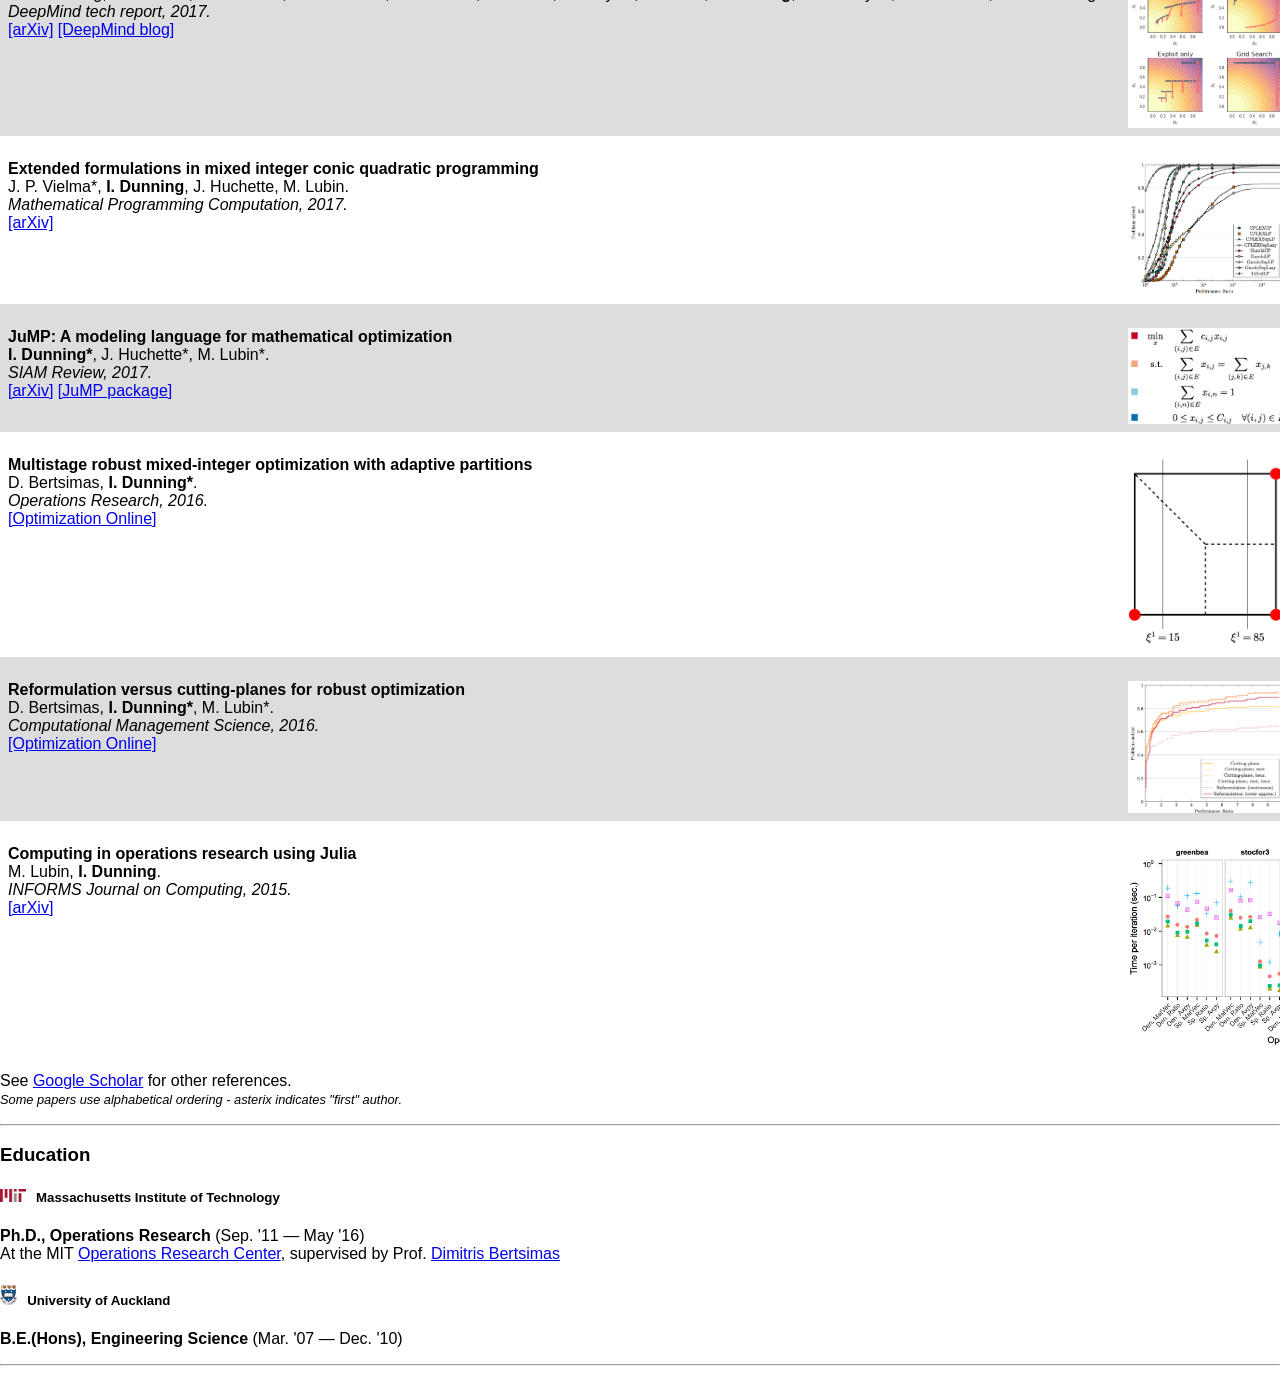
==== commit b8211a9d: "Tweaks" ====
--- a/index.html
+++ b/index.html
@@ -61,7 +61,7 @@
       machine learning and optimization to solve difficult decision problems -
       plan a logistics network, trade futures, run a power grid, or solve a video game.
       <br>
-      Currently living in Manhattan, NY, 🇺🇸.
+      Currently living in New York City, 🇺🇸.
       <br>
       <b>Contact</b>: iaindunning 📧 gmail.
       </p>
@@ -131,7 +131,7 @@
       Google
     </h5>
     <p>
-      <b>Decision Support Engineer intern</b> (June&nbsp;13 &mdash; Aug.&nbsp;'13)<br>
+      <b>Intern</b> (June&nbsp;13 &mdash; Aug.&nbsp;'13)<br>
       Worked on search engine crawler. Designed &amp; implemented
       algorithms to improve the crawl prioritization, analyzed impacts
       on very large (O(10<sup>10</sup>) rows, O(10<sup>3</sup>) TB)
@@ -160,6 +160,15 @@
     </p></div>
   
     <div class="paperdiv"><p>
+      <img src="images/hanabichallenge.png" class="paperimg">
+      <b>The Hanabi Challenge: A New Frontier in AI Research</b><br>
+      N. Bard*, J. Foerster*, S. Chandar, N. Burch, M. Lanctot, F. Song, E. Parisotto, V. Dumoulin,
+      S. Moitra, E. Hughes, <b>I.&nbsp;Dunning</b>, S. Mourad, H. Larochelle, M. Bellemare, M. Bowling.<br>
+      <i>Artificial Intelligence, 2020.</i><br>
+      <a href="https://arxiv.org/abs/1902.00506" target="_blank">[arXiv]</a>
+    </p></div>
+
+    <div class="paperdiv grey"><p>
       <img src="images/malthus.png" class="paperimg">
       <b>Malthusian Reinforcement Learning</b><br>
       J. Z. Leibo, J. Perolat, E. Hughes, S. Wheelwright, A. Marblestone, E. Duéñez-Guzmánn,
@@ -168,15 +177,6 @@
       <a href="https://arxiv.org/abs/1812.07019" target="_blank">[arXiv]</a>
     </p></div>
   
-    <div class="paperdiv grey"><p>
-      <img src="images/hanabichallenge.png" class="paperimg">
-      <b>The Hanabi Challenge: A New Frontier in AI Research</b><br>
-      N. Bard*, J. Foerster*, S. Chandar, N. Burch, M. Lanctot, F. Song, E. Parisotto, V. Dumoulin,
-      S. Moitra, E. Hughes, <b>I.&nbsp;Dunning</b>, S. Mourad, H. Larochelle, M. Bellemare, M. Bowling.<br>
-      <i>ArXiV, 2019.</i><br>
-      <a href="https://arxiv.org/abs/1902.00506" target="_blank">[arXiv]</a>
-    </p></div>
-
     <div class="paperdiv"><p>
       <img src="images/badmarl.png" class="paperimg">
       <b>Bayesian Action Decoder for Deep Multi-Agent Reinforcement Learning</b><br>
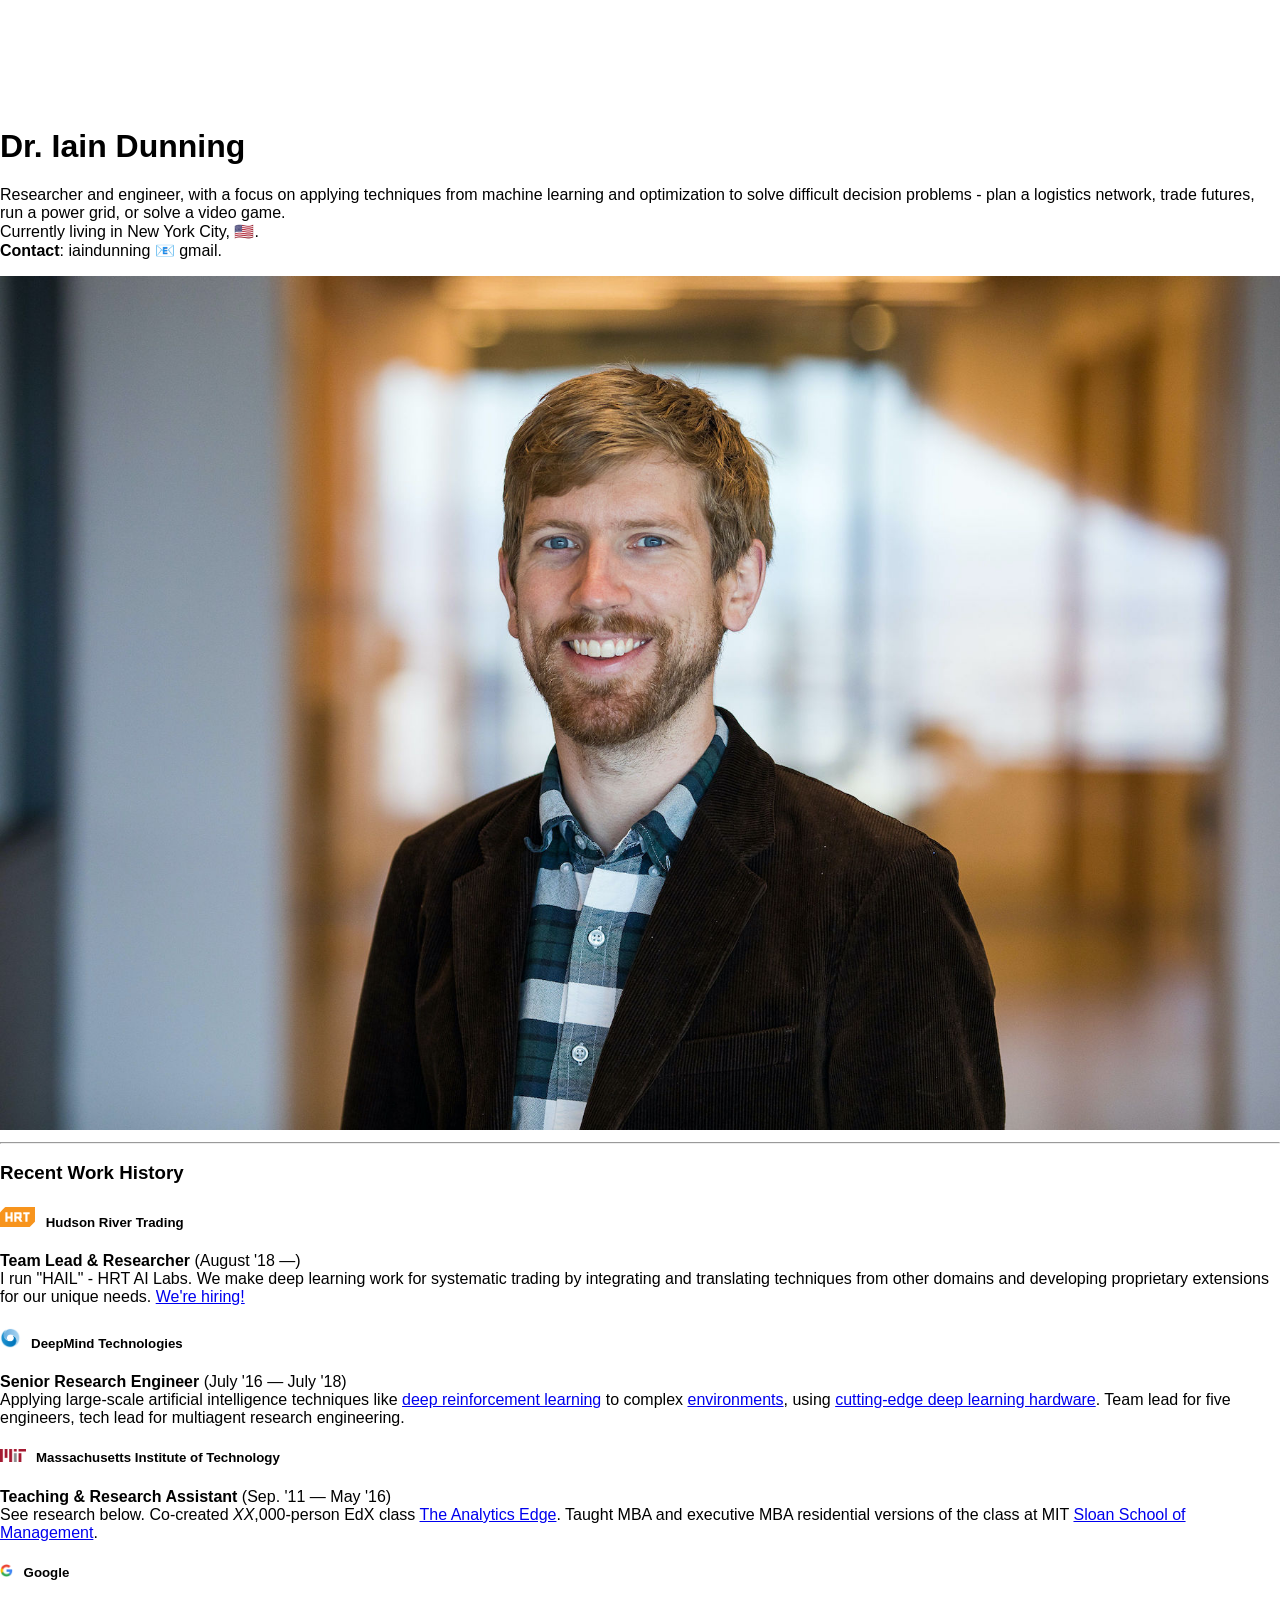
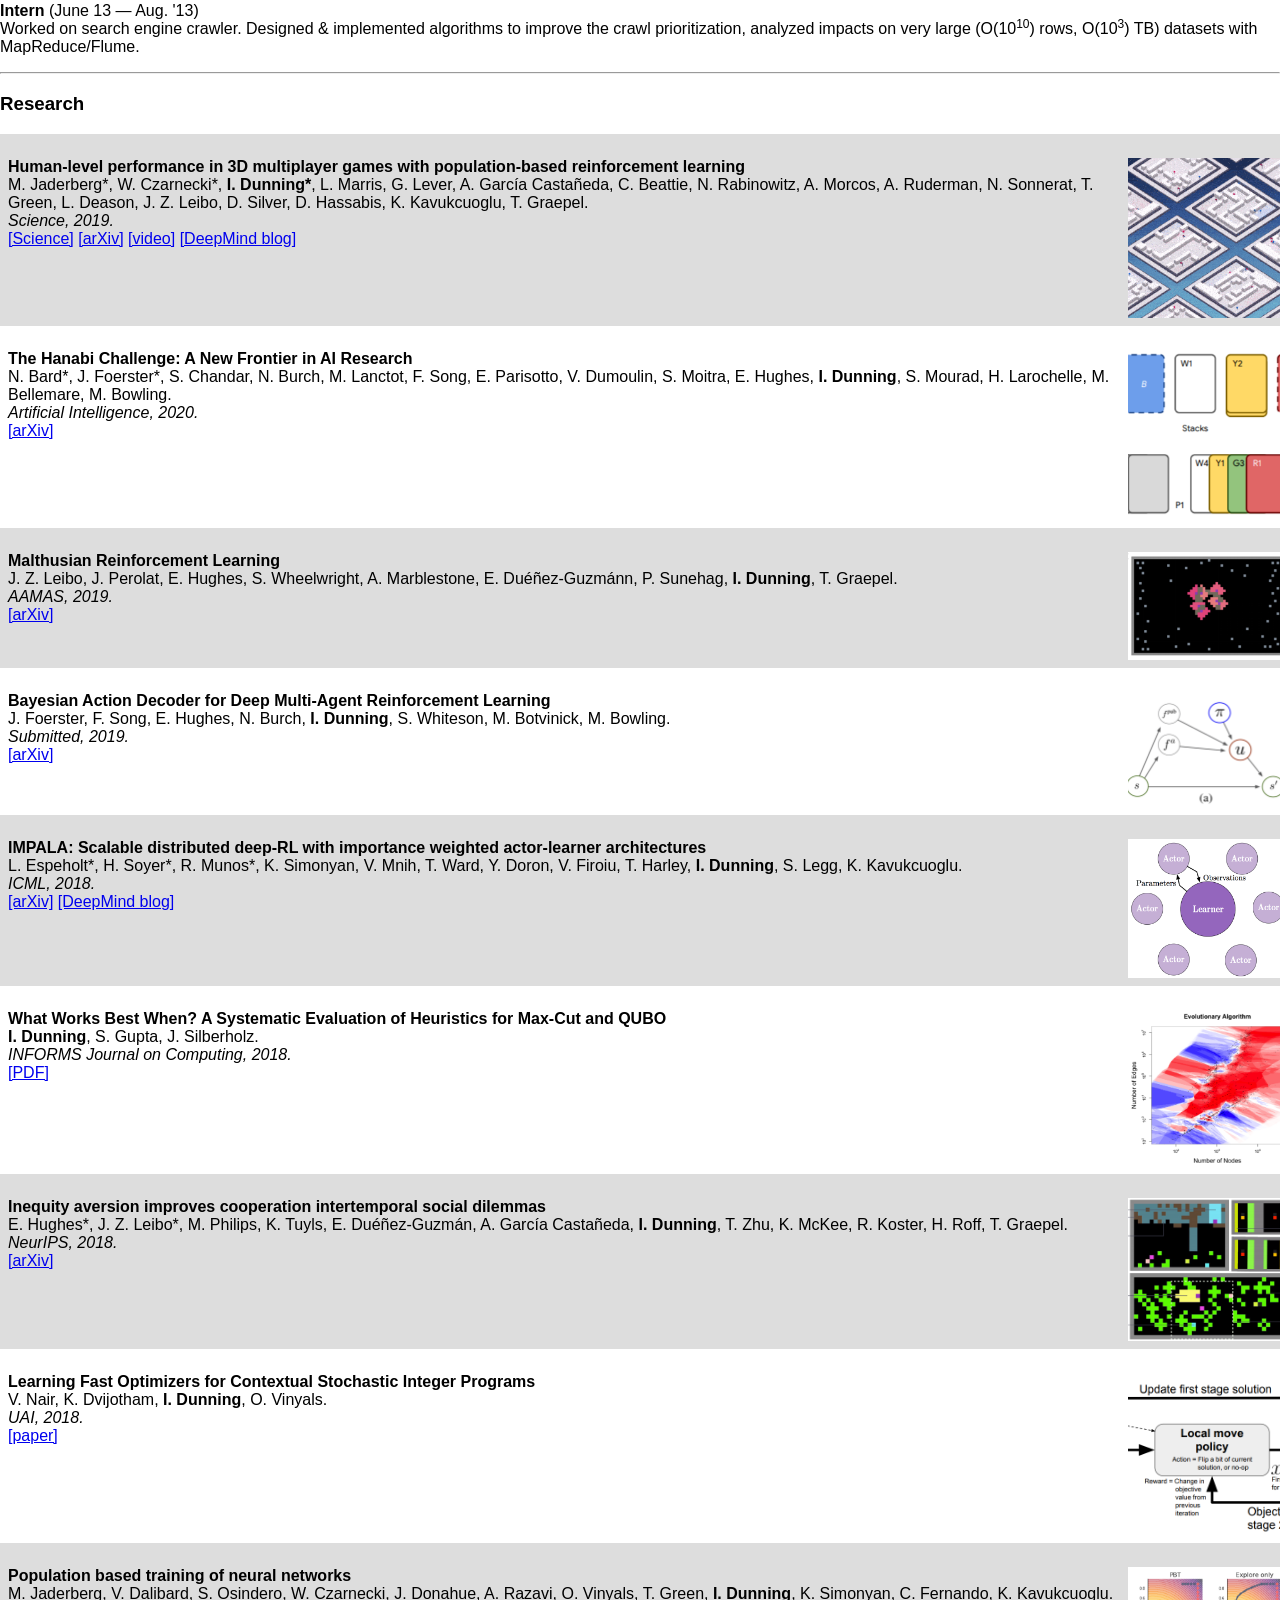
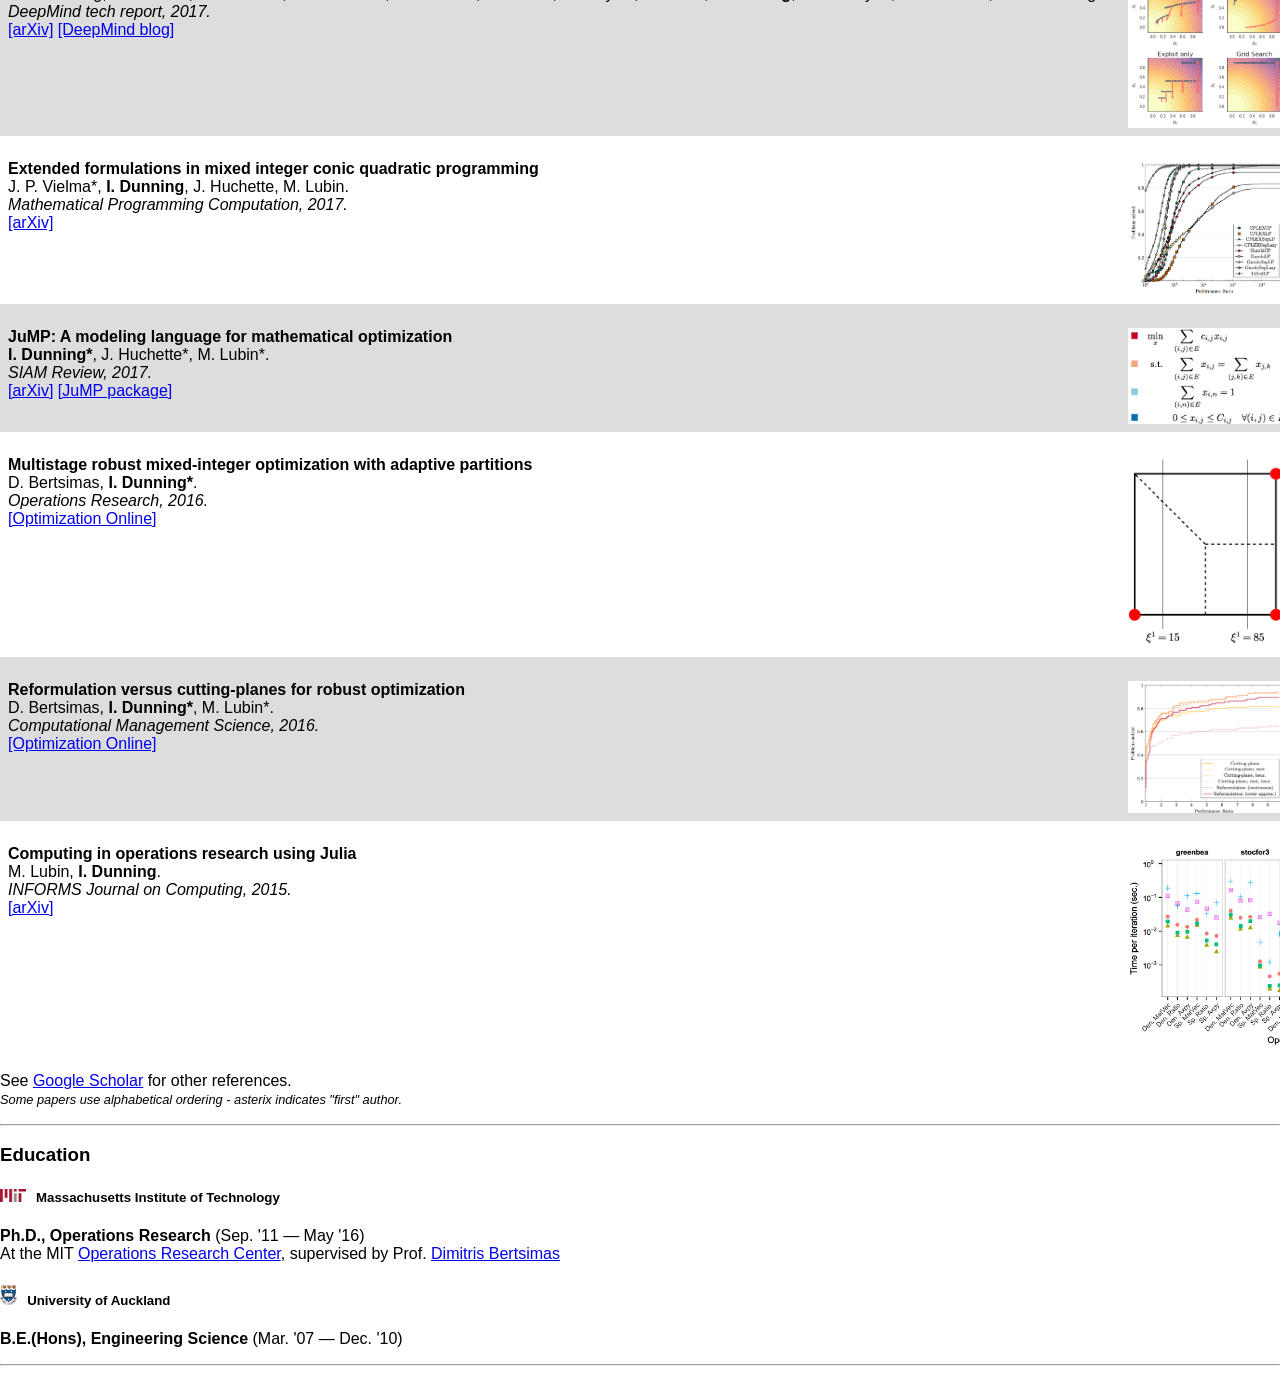
==== commit 142a0b5e: "headshot" ====
--- a/index.html
+++ b/index.html
@@ -67,7 +67,7 @@
       </p>
     </div>
     <div class="six columns">
-      <img src="images/lores.jpg" style="width: 100%">
+      <img src="images/5DA_1240.jpeg" style="width: 100%">
     </div>
   </div>
 
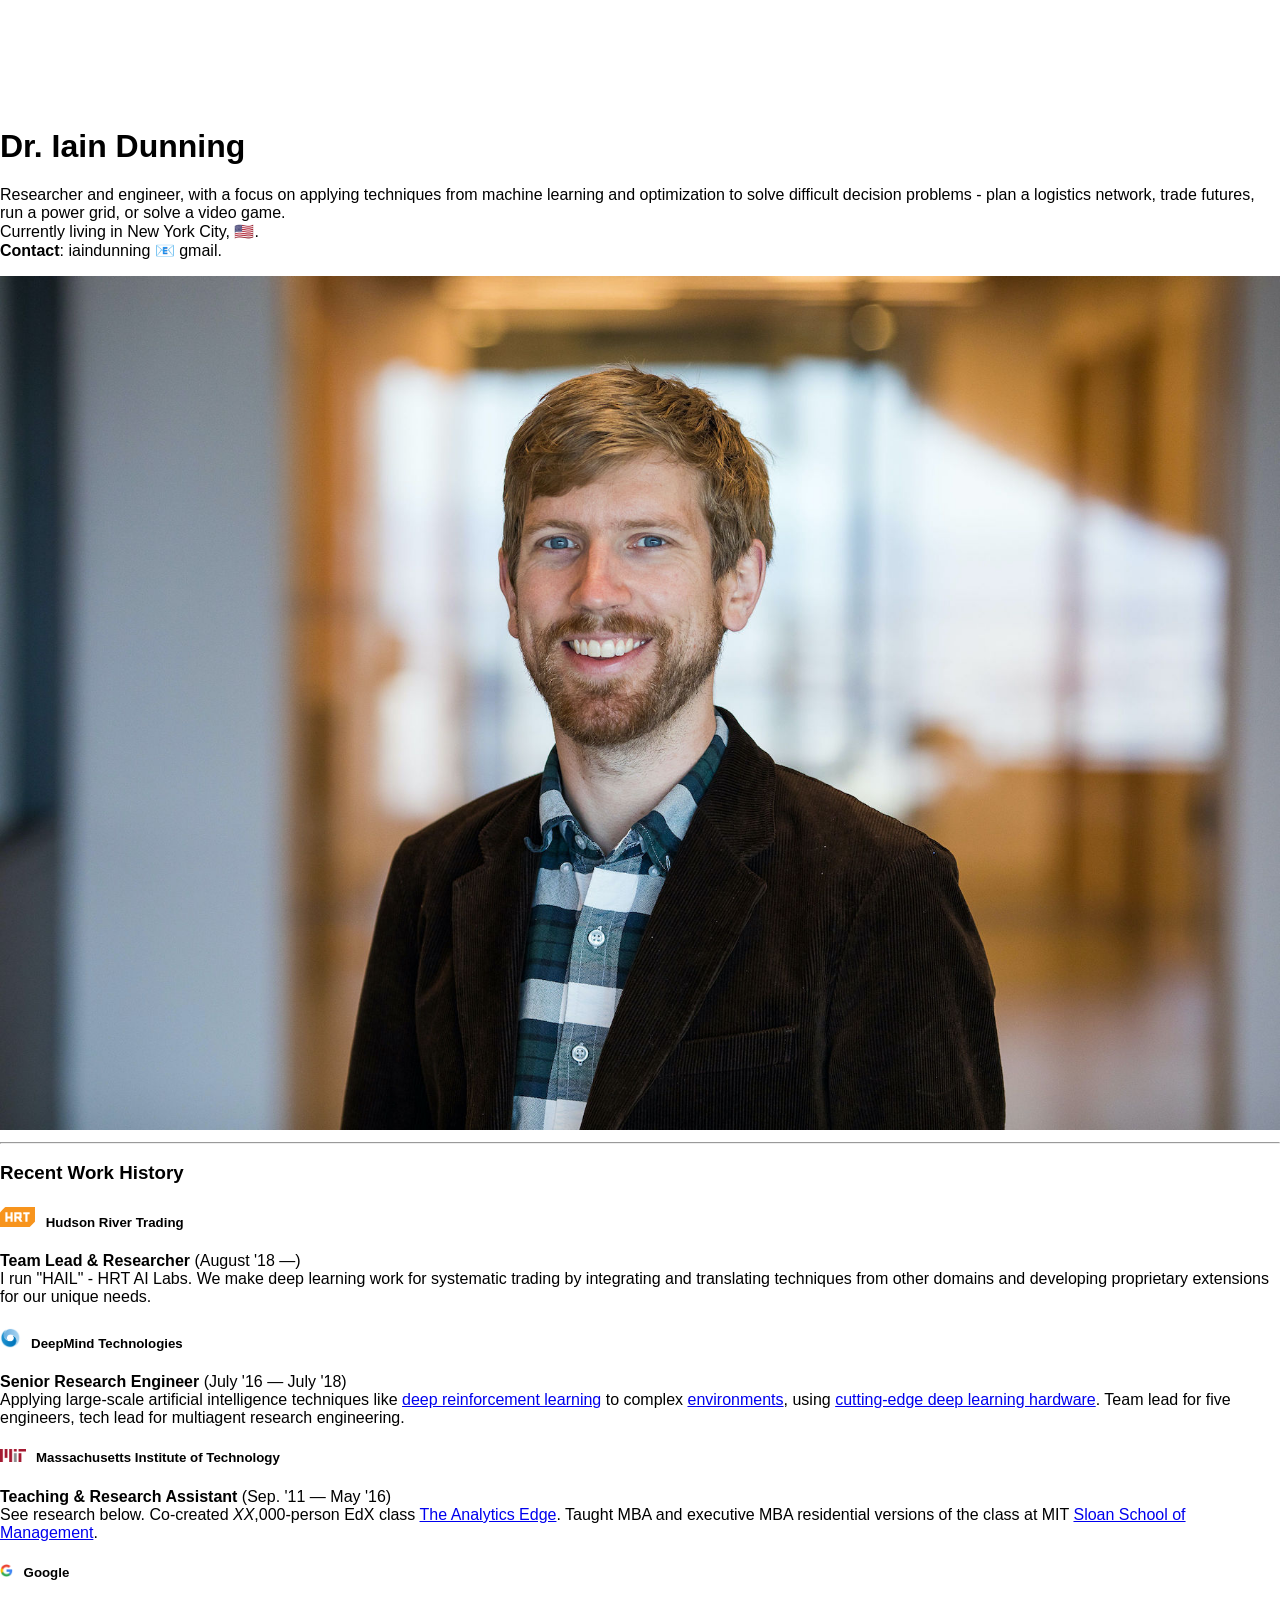
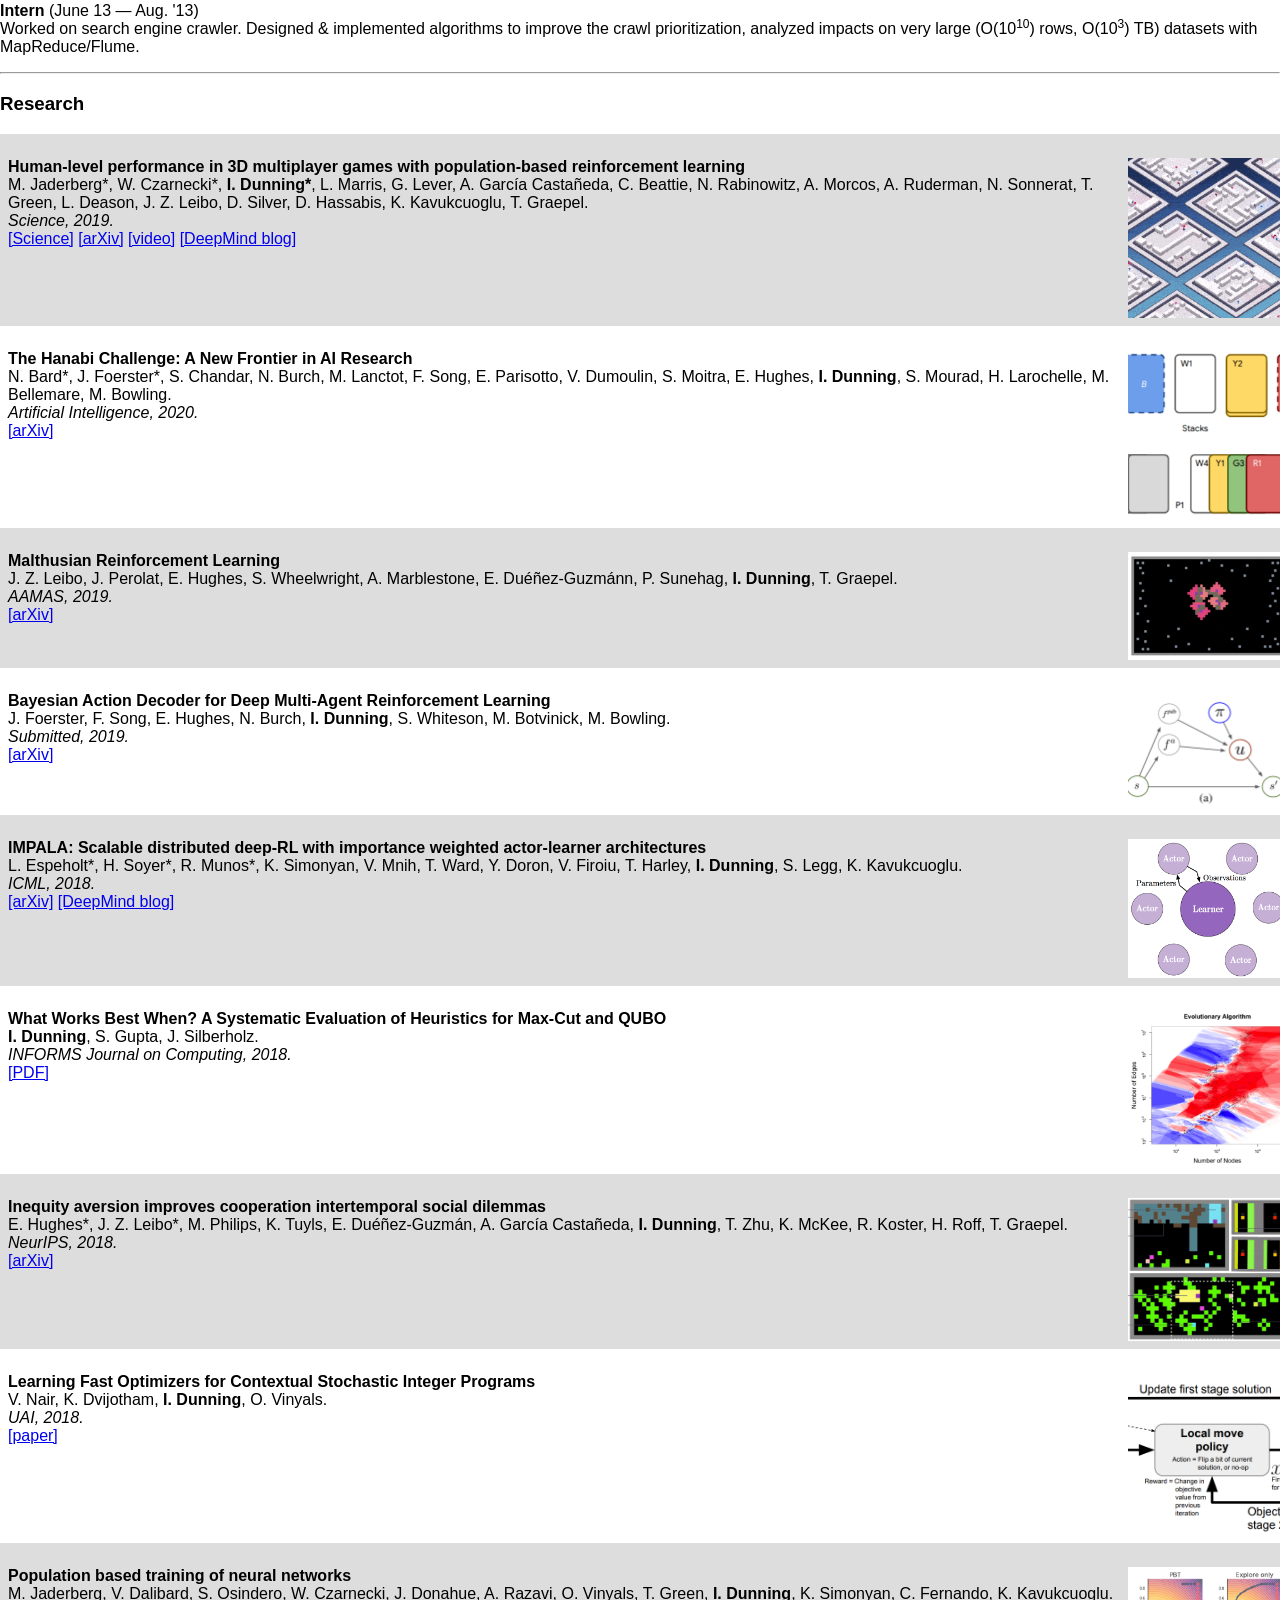
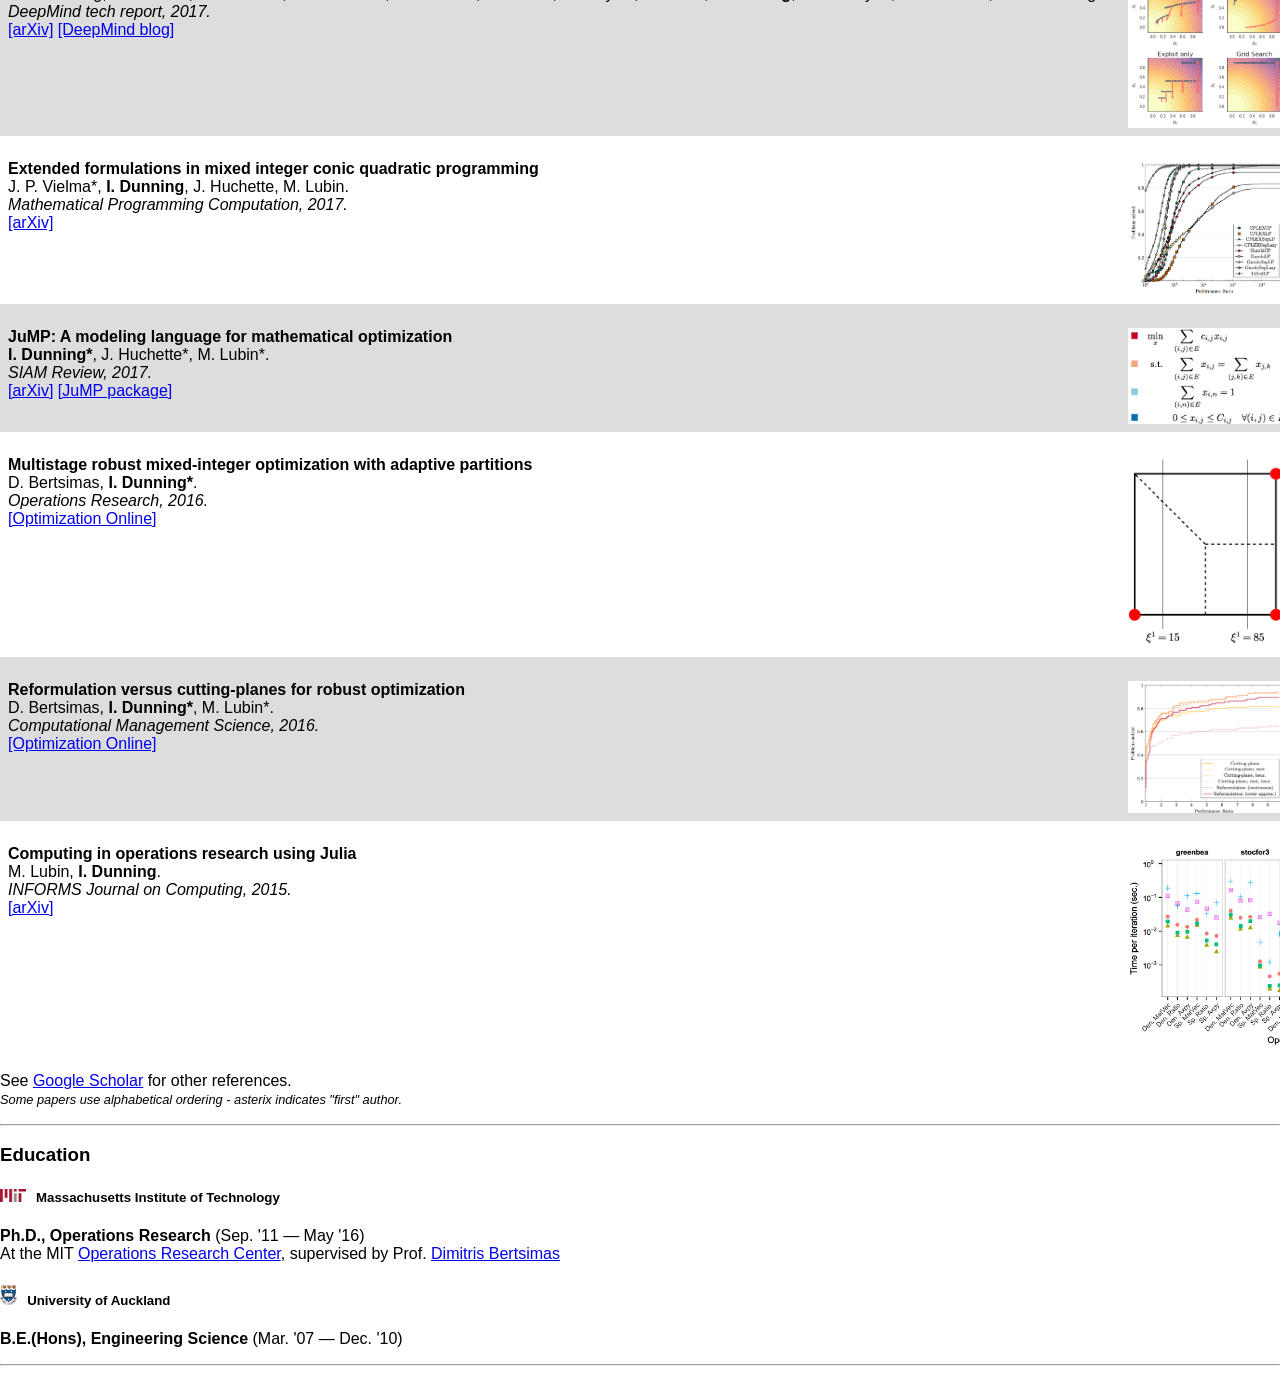
==== commit 71813430: "Update index.html" ====
--- a/index.html
+++ b/index.html
@@ -90,7 +90,6 @@
       I run "HAIL" - HRT AI Labs. We make deep learning work for systematic trading by
       integrating and translating techniques from other domains and developing
       proprietary extensions for our unique needs.
-      <a href="http://www.hudson-trading.com/careers/job/?gh_jid=940856">We're hiring!</a>
     </p>
 
     <h5>
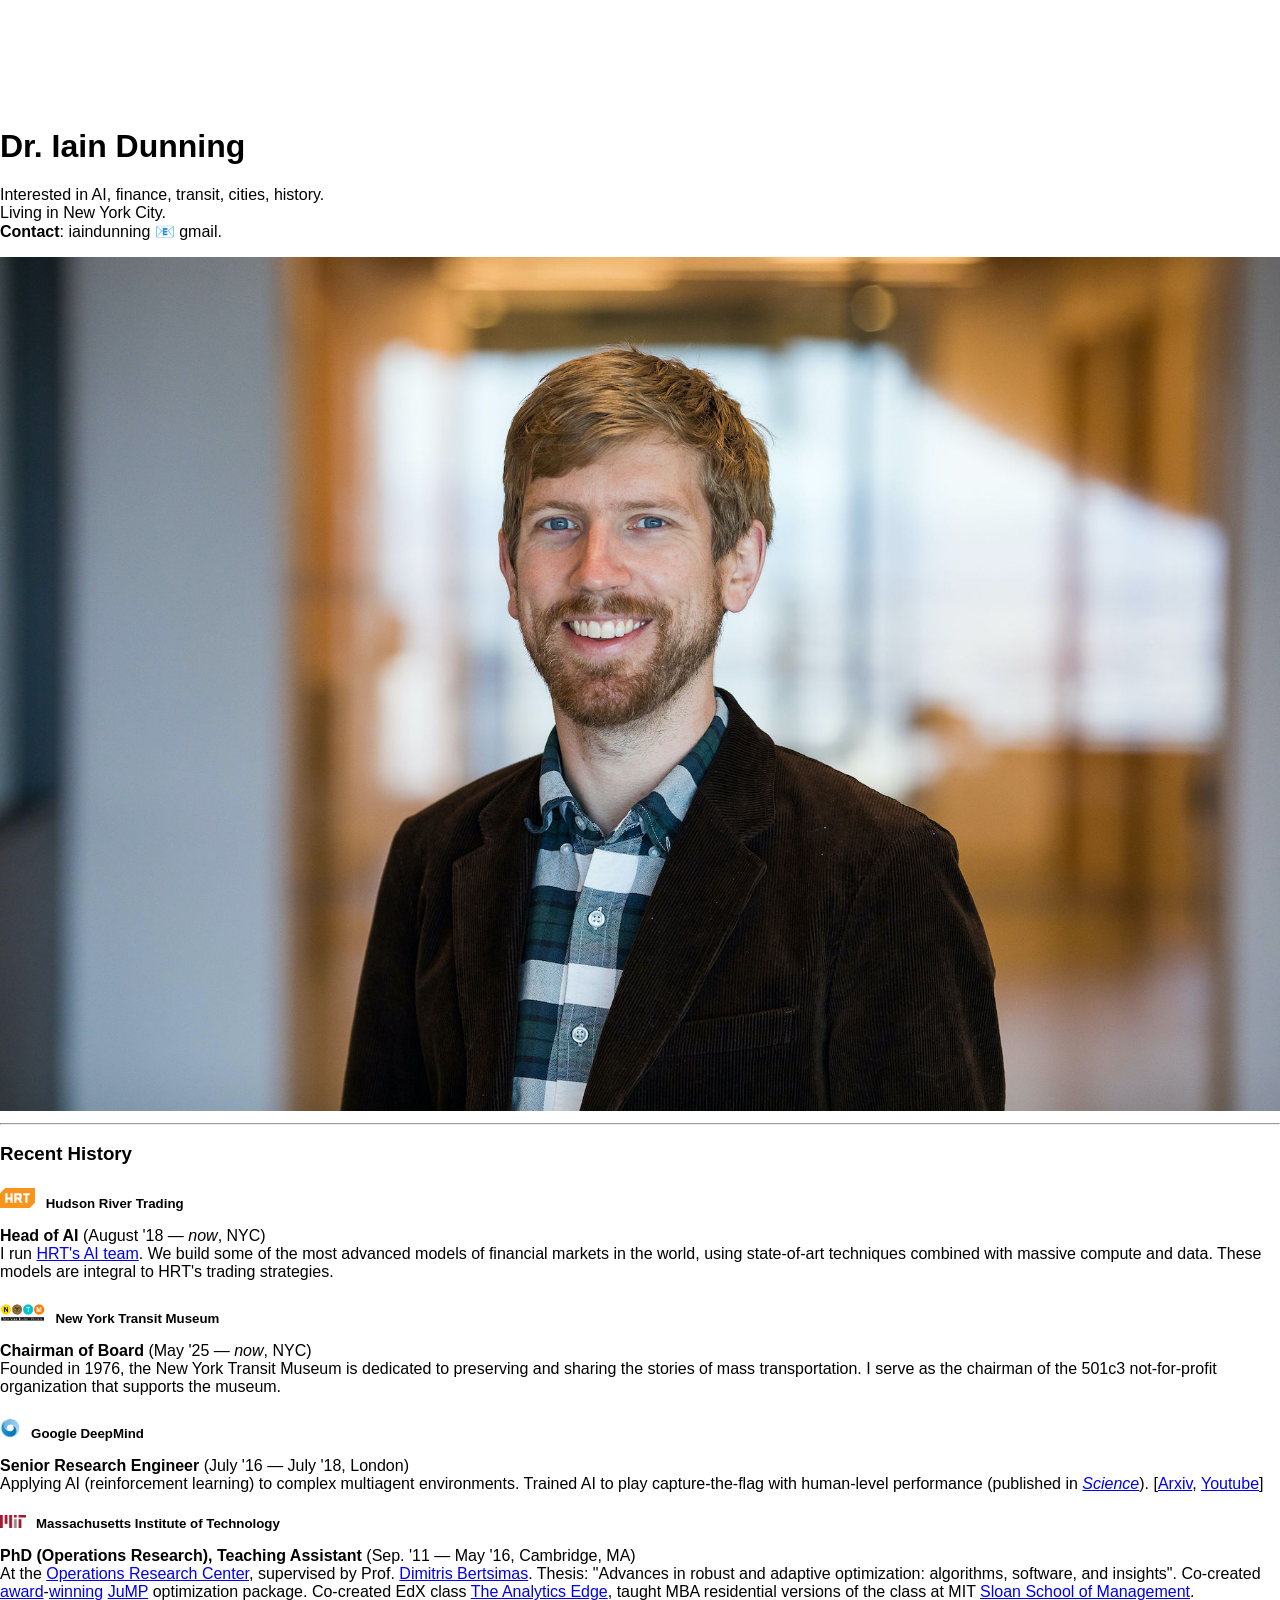
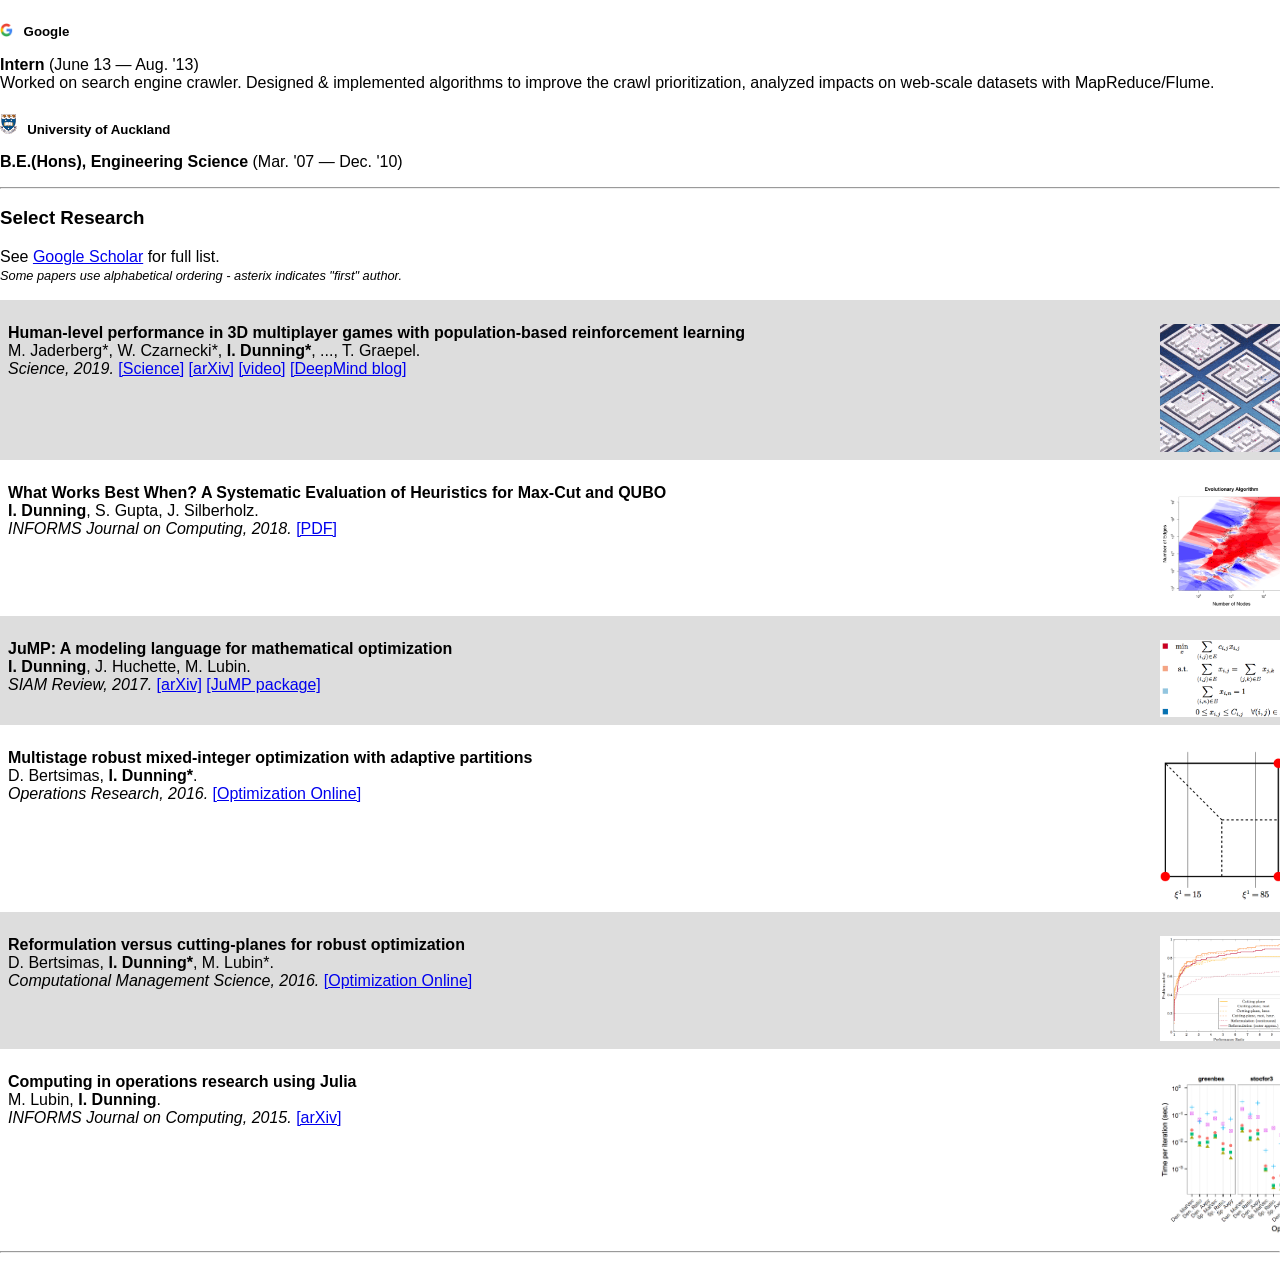
==== commit 81a2f18e: "Overhaul, update, simplfy" ====
--- a/index.html
+++ b/index.html
@@ -34,7 +34,7 @@
   <style>
   .paperimg {
     float: right;
-    width: 20%;
+    width: 10%;
     max-width: 10em;
     padding-left: 0.5em
   }
@@ -54,19 +54,17 @@
   –––––––––––––––––––––––––––––––––––––––––––––––––– -->
 <div class="container">
   <div class="row" style="margin-top: 10%">
-    <div class="six columns">
+    <div class="nine columns">
       <h1>Dr. Iain Dunning</h1>
       <p>
-      Researcher and engineer, with a focus on applying techniques from
-      machine learning and optimization to solve difficult decision problems -
-      plan a logistics network, trade futures, run a power grid, or solve a video game.
+      Interested in AI, finance, transit, cities, history.
       <br>
-      Currently living in New York City, 🇺🇸.
+      Living in New York City.
       <br>
       <b>Contact</b>: iaindunning 📧 gmail.
       </p>
     </div>
-    <div class="six columns">
+    <div class="three columns">
       <img src="images/5DA_1240.jpeg" style="width: 100%">
     </div>
   </div>
@@ -78,54 +76,68 @@
       –––––––––––––––––––––––––––––––––––––––––––––––––– -->
     <hr>
     
-    <h3>Recent Work History</h3>
-    
-    <h5>
+    <h3>Recent History</h3>
+    
+    <h5 style="margin-bottom: 1rem;">
       <a href="http://www.hudson-trading.com/about/" target="_blank">
       <img src="images/hrt.svg" style="height: 1.5em; padding-right: 0.5em"></a>
       Hudson River Trading
     </h5>
     <p>
-      <b>Team Lead &amp; Researcher</b> (August&nbsp;'18 &mdash;)<br>
-      I run "HAIL" - HRT AI Labs. We make deep learning work for systematic trading by
-      integrating and translating techniques from other domains and developing
-      proprietary extensions for our unique needs.
-    </p>
-
-    <h5>
+      <b>Head of AI</b> (August&nbsp;'18 &mdash; <i>now</i>, NYC)<br>
+      I run <a href="https://www.youtube.com/watch?v=5wM5ateK99k" target="_blank">HRT's AI team</a>.
+      We build some of the most advanced models of financial markets in the world, using
+      state-of-art techniques combined with massive compute and data. These models are integral
+      to HRT's trading strategies.
+    </p>
+
+    <h5 style="margin-bottom: 1rem;">
+      <a href="https://www.nytransitmuseum.org/" target="_blank">
+      <img src="images/nytm.png" style="height: 1.5em; padding-right: 0.5em"></a>
+      New York Transit Museum
+    </h5>
+    <p>
+      <b>Chairman of Board</b> (May&nbsp;'25 &mdash; <i>now</i>, NYC)<br>
+      Founded in 1976, the New York Transit Museum is dedicated to preserving and sharing the stories of mass transportation.
+      I serve as the chairman of the 501c3 not-for-profit organization that supports the museum.
+    </p>
+
+    <h5 style="margin-bottom: 1rem;">
       <a href="https://deepmind.com/" target="_blank">
       <img src="images/deepmind.png" style="height: 1.5em; padding-right: 0.5em"></a>
-      DeepMind Technologies
-    </h5>
-    <p>
-      <b>Senior Research Engineer</b> (July&nbsp;'16 &mdash; July&nbsp;'18)<br>
-      Applying large-scale artificial intelligence techniques like
-      <a href="https://deepmind.com/blog/deep-reinforcement-learning/" target="_blank">
-      deep reinforcement learning</a> to complex
-      <a href="https://deepmind.com/blog/open-sourcing-deepmind-lab/" target="_blank">
-      environments</a>, using
-      <a href="https://cloud.google.com/tpu/" target="_blank">cutting-edge deep learning hardware</a>.
-      Team lead for five engineers,
-      tech lead for multiagent research engineering.
-    </p>
-    
-    <h5>
+      Google DeepMind
+    </h5>
+    <p>
+      <b>Senior Research Engineer</b> (July&nbsp;'16 &mdash; July&nbsp;'18, London)<br>
+      Applying AI (reinforcement learning) to complex multiagent environments.
+      Trained AI to play capture-the-flag with human-level performance
+      (published in <a href="https://science.sciencemag.org/content/364/6443/859.abstract" target="_blank"><i>Science</i></a>).
+      [<a href="https://arxiv.org/abs/1807.01281" target="_blank">Arxiv</a>,
+      <a href="https://youtu.be/dltN4MxV1RI" target="_blank">Youtube</a>]
+    </p>
+    
+    <h5 style="margin-bottom: 1rem;">
       <a href="https://web.mit.edu/" target="_blank">
       <img src="images/mit.png" style="height: 1em; padding-right: 0.5em"></a>
       Massachusetts Institute of Technology
     </h5>
     <p>
-      <b>Teaching &amp; Research Assistant</b> (Sep.&nbsp;'11 &mdash; May&nbsp;'16)<br>
-      See research below.
-      Co-created <i>XX</i>,000-person EdX class
+      <b>PhD (Operations Research), Teaching Assistant</b> (Sep.&nbsp;'11 &mdash; May&nbsp;'16, Cambridge, MA)<br>
+      At the <a href="https://orc.mit.edu/" target="_blank">Operations
+      Research Center</a>, supervised by Prof.
+      <a href="http://www.mit.edu/~dbertsim/" target="_blank">
+      Dimitris Bertsimas</a>.
+      Thesis: "Advances in robust and adaptive optimization: algorithms, software, and insights".
+      Co-created <a href="https://www.mathopt.org/?nav=boh_2021" target="_blank">award</a>-<a href="https://juliahub.com/blog/informs-computing-society-ics-awards-2016-prize-for-julia-jump-package-for-optimization">winning</a> <a href="https://jump.dev/" target="_blank">JuMP</a> optimization package.
+      Co-created EdX class
       <a href="https://www.edx.org/course/analytics-edge-mitx-15-071x-3" target="_blank">
-      The Analytics Edge</a>. Taught MBA and executive MBA residential
+      The Analytics Edge</a>, taught MBA residential
       versions of the class at MIT
       <a href="https://mitsloan.mit.edu" target="_blank">Sloan School of
       Management</a>.
     </p>
     
-    <h5>
+    <h5 style="margin-bottom: 1rem;">
       <img src="images/google.png" style="height: 1em; padding-right: 0.5em">
       Google
     </h5>
@@ -133,119 +145,58 @@
       <b>Intern</b> (June&nbsp;13 &mdash; Aug.&nbsp;'13)<br>
       Worked on search engine crawler. Designed &amp; implemented
       algorithms to improve the crawl prioritization, analyzed impacts
-      on very large (O(10<sup>10</sup>) rows, O(10<sup>3</sup>) TB)
-      datasets with MapReduce/Flume.</li>
+      on web-scale datasets with MapReduce/Flume.</li>
+    </p>
+
+    <h5 style="margin-bottom: 1rem;">
+      <a href="http://www.des.auckland.ac.nz/en.html" target="_blank">
+      <img src="images/uoa.png" style="height: 1.5em; padding-right: 0.5em"></a>
+      University of Auckland
+    </h5>
+    <p>
+      <b>B.E.(Hons), Engineering Science</b> (Mar.&nbsp;'07 &mdash; Dec.&nbsp;'10)<br>
     </p>
     
     <!-- End Work
       –––––––––––––––––––––––––––––––––––––––––––––––––– -->
     <hr>
     
-    <h3>Research</h3>
+    <h3>Select Research</h3>
+
+    <p style="clear: both">
+      See <a href="https://scholar.google.com/citations?user=Fc3upZoAAAAJ">
+      Google Scholar</a> for full list.<br>
+      <small><i>
+      Some papers use alphabetical ordering -
+      asterix indicates "first" author.
+      </i></small>
+    </p>
 
     <div class="paperdiv grey"><p>
       <img src="images/ctf.gif" class="paperimg">
       <b>Human-level performance in 3D multiplayer games with
           population-based reinforcement learning</b><br>
-      M. Jaderberg*, W. Czarnecki*, <b>I.&nbsp;Dunning*</b>, L. Marris,
-      G. Lever, A. García Castañeda, C. Beattie, N. Rabinowitz, A. Morcos,
-      A. Ruderman, N. Sonnerat, T. Green, L. Deason, J. Z. Leibo,
-      D. Silver, D. Hassabis, K. Kavukcuoglu, T. Graepel.<br>
-      <i>Science, 2019.</i><br>
+      M. Jaderberg*, W. Czarnecki*, <b>I.&nbsp;Dunning*</b>, ..., T. Graepel.<br>
+      <i>Science, 2019.</i>
       <a href="https://science.sciencemag.org/content/364/6443/859.abstract" target="_blank">[Science]</a>
       <a href="https://arxiv.org/abs/1807.01281" target="_blank">[arXiv]</a>
       <a href="https://youtu.be/dltN4MxV1RI" target="_blank">[video]</a>
       <a href="https://deepmind.com/blog/capture-the-flag/" target="_blank">[DeepMind blog]</a>
     </p></div>
-  
-    <div class="paperdiv"><p>
-      <img src="images/hanabichallenge.png" class="paperimg">
-      <b>The Hanabi Challenge: A New Frontier in AI Research</b><br>
-      N. Bard*, J. Foerster*, S. Chandar, N. Burch, M. Lanctot, F. Song, E. Parisotto, V. Dumoulin,
-      S. Moitra, E. Hughes, <b>I.&nbsp;Dunning</b>, S. Mourad, H. Larochelle, M. Bellemare, M. Bowling.<br>
-      <i>Artificial Intelligence, 2020.</i><br>
-      <a href="https://arxiv.org/abs/1902.00506" target="_blank">[arXiv]</a>
-    </p></div>
-
-    <div class="paperdiv grey"><p>
-      <img src="images/malthus.png" class="paperimg">
-      <b>Malthusian Reinforcement Learning</b><br>
-      J. Z. Leibo, J. Perolat, E. Hughes, S. Wheelwright, A. Marblestone, E. Duéñez-Guzmánn,
-      P. Sunehag, <b>I.&nbsp;Dunning</b>, T. Graepel.<br>
-      <i>AAMAS, 2019.</i><br>
-      <a href="https://arxiv.org/abs/1812.07019" target="_blank">[arXiv]</a>
-    </p></div>
-  
-    <div class="paperdiv"><p>
-      <img src="images/badmarl.png" class="paperimg">
-      <b>Bayesian Action Decoder for Deep Multi-Agent Reinforcement Learning</b><br>
-      J. Foerster, F. Song, E. Hughes, N. Burch, <b>I.&nbsp;Dunning</b>, S. Whiteson, M. Botvinick, M. Bowling.<br>
-      <i>Submitted, 2019.</i><br>
-      <a href="https://arxiv.org/abs/1811.01458" target="_blank">[arXiv]</a>
-    </p></div>
-
-    <div class="paperdiv grey"><p>
-      <img src="images/impala.png" class="paperimg">
-      <b>IMPALA: Scalable distributed deep-RL with importance weighted
-          actor-learner architectures</b><br>
-      L. Espeholt*, H. Soyer*, R. Munos*, K. Simonyan, V. Mnih, T. Ward,
-      Y. Doron, V. Firoiu, T. Harley, <b>I.&nbsp;Dunning</b>,
-      S. Legg, K. Kavukcuoglu.<br>
-      <i>ICML, 2018.</i><br>
-      <a href="https://arxiv.org/abs/1802.01561" target="_blank">[arXiv]</a>
-      <a href="https://deepmind.com/blog/impala-scalable-distributed-deeprl-dmlab-30/" target="_blank">[DeepMind blog]</a>
-    </p></div>
 
     <div class="paperdiv"><p>
       <img src="images/qubo.png" class="paperimg">
       <b>What Works Best When? A Systematic Evaluation of Heuristics for Max-Cut and QUBO</b><br>
       <b>I.&nbsp;Dunning</b>, S. Gupta, J. Silberholz.<br>
-      <i>INFORMS Journal on Computing, 2018.</i><br>
+      <i>INFORMS Journal on Computing, 2018.</i>
       <a href="http://www-personal.umich.edu/~josilber/SECM_clean.pdf" target="_blank">[PDF]</a>
-    </p></div>
-
-    <div class="paperdiv grey"><p>
-      <img src="images/ssd.png" class="paperimg">
-      <b>Inequity aversion improves cooperation intertemporal social dilemmas</b><br>
-      E. Hughes*, J. Z. Leibo*, M. Philips, K. Tuyls, E. Duéñez-Guzmán,
-      A. García Castañeda, <b>I.&nbsp;Dunning</b>, T. Zhu, K. McKee, R. Koster,
-      H. Roff, T. Graepel.<br>
-      <i>NeurIPS, 2018.</i><br>
-      <a href="https://arxiv.org/abs/1803.08884" target="_blank">[arXiv]</a>
-    </p></div>
-
-    <div class="paperdiv"><p>
-      <img src="images/context.png" class="paperimg">
-      <b>Learning Fast Optimizers for Contextual Stochastic Integer Programs</b><br>
-      V. Nair, K. Dvijotham, <b>I.&nbsp;Dunning</b>, O. Vinyals.<br>
-      <i>UAI, 2018.</i><br>
-      <a href="http://auai.org/uai2018/proceedings/papers/217.pdf" target="_blank">[paper]</a>
-    </p></div>
-
-    <div class="paperdiv grey"><p>
-      <img src="images/pbt.png" class="paperimg">
-      <b>Population based training of neural networks</b><br>
-      M. Jaderberg, V. Dalibard, S. Osindero, W. Czarnecki, J. Donahue,
-      A. Razavi, O. Vinyals, T. Green, <b>I.&nbsp;Dunning</b>, K. Simonyan,
-      C. Fernando, K. Kavukcuoglu.<br>
-      <i>DeepMind tech report, 2017.</i><br>
-      <a href="https://arxiv.org/abs/1711.09846" target="_blank">[arXiv]</a>
-      <a href="https://deepmind.com/blog/population-based-training-neural-networks/" target="_blank">[DeepMind blog]</a>
-    </p></div>
-    
-    <div class="paperdiv"><p>
-      <img src="images/extform.png" class="paperimg">
-      <b>Extended formulations in mixed integer conic quadratic programming</b><br>
-      J. P. Vielma*, <b>I.&nbsp;Dunning</b>, J. Huchette, M. Lubin.<br>
-      <i>Mathematical Programming Computation, 2017.</i><br>
-      <a href="https://arxiv.org/abs/1505.07857" target="_blank">[arXiv]</a>
     </p></div>
 
     <div class="paperdiv grey"><p>
       <img src="images/jumpsiam.png" class="paperimg">
       <b>JuMP: A modeling language for mathematical optimization</b><br>
-      <b>I.&nbsp;Dunning*</b>, J. Huchette*, M. Lubin*.<br>
-      <i>SIAM Review, 2017.</i><br>
+      <b>I.&nbsp;Dunning</b>, J. Huchette, M. Lubin.<br>
+      <i>SIAM Review, 2017.</i>
       <a href="https://arxiv.org/abs/1508.01982" target="_blank">[arXiv]</a>
       <a href="https://github.com/JuliaOpt/JuMP.jl" target="_blank">[JuMP package]</a>
     </p></div>
@@ -254,7 +205,7 @@
       <img src="images/part.png" class="paperimg">
       <b>Multistage robust mixed-integer optimization with adaptive partitions</b><br>
       D. Bertsimas, <b>I.&nbsp;Dunning*</b>.<br>
-      <i>Operations Research, 2016.</i><br>
+      <i>Operations Research, 2016.</i>
       <a href="http://www.optimization-online.org/DB_HTML/2014/11/4658.html"
        target="_blank">[Optimization Online]</a>
     </p></div>
@@ -263,7 +214,7 @@
       <img src="images/cutreform.png" class="paperimg">
       <b>Reformulation versus cutting-planes for robust optimization</b><br>
       D. Bertsimas, <b>I.&nbsp;Dunning*</b>, M. Lubin*.<br>
-      <i>Computational Management Science, 2016.</i><br>
+      <i>Computational Management Science, 2016.</i>
       <a href="http://www.optimization-online.org/DB_HTML/2014/04/4336.html"
        target="_blank">[Optimization Online]</a>
     </p></div>
@@ -272,52 +223,13 @@
       <img src="images/ijocjulia.png" class="paperimg">
       <b>Computing in operations research using Julia</b><br>
       M. Lubin, <b>I.&nbsp;Dunning</b>.<br>
-      <i>INFORMS Journal on Computing, 2015.</i><br>
+      <i>INFORMS Journal on Computing, 2015.</i>
       <a href="https://arxiv.org/abs/1312.1431" target="_blank">[arXiv]</a>
     </p></div>
     
-    <p style="clear: both">
-      See <a href="https://scholar.google.com/citations?user=Fc3upZoAAAAJ">
-      Google Scholar</a> for other references.<br>
-      <small><i>
-      Some papers use alphabetical ordering -
-      asterix indicates "first" author.
-      </i></small>
-    </p>
-    
-    <!-- End Education
+    <!-- End Research
       –––––––––––––––––––––––––––––––––––––––––––––––––– -->
     <hr style="clear: both">
-    
-    <h3>Education</h3>
-    
-    <h5>
-      <a href="https://web.mit.edu/" target="_blank">
-      <img src="images/mit.png" style="height: 1em; padding-right: 0.5em"></a>
-      Massachusetts Institute of Technology
-    </h5>
-    <p>
-      <b>Ph.D., Operations Research</b> (Sep.&nbsp;'11 &mdash; May&nbsp;'16)<br>
-      At the MIT <a href="https://orc.mit.edu/" target="_blank">Operations
-      Research Center</a>, supervised by Prof.
-      <a href="http://www.mit.edu/~dbertsim/" target="_blank">
-      Dimitris Bertsimas</a>
-    </p>
-    
-    <h5>
-      <a href="http://www.des.auckland.ac.nz/en.html" target="_blank">
-      <img src="images/uoa.png" style="height: 1.5em; padding-right: 0.5em"></a>
-      University of Auckland
-    </h5>
-    <p>
-      <b>B.E.(Hons), Engineering Science</b> (Mar.&nbsp;'07 &mdash; Dec.&nbsp;'10)<br>
-    </p>
-    
-    <!-- End Education
-      –––––––––––––––––––––––––––––––––––––––––––––––––– -->
-    <hr>
-    
-    
     
   </div>  <!-- twelve colum -->
   </div>  <!-- row -->
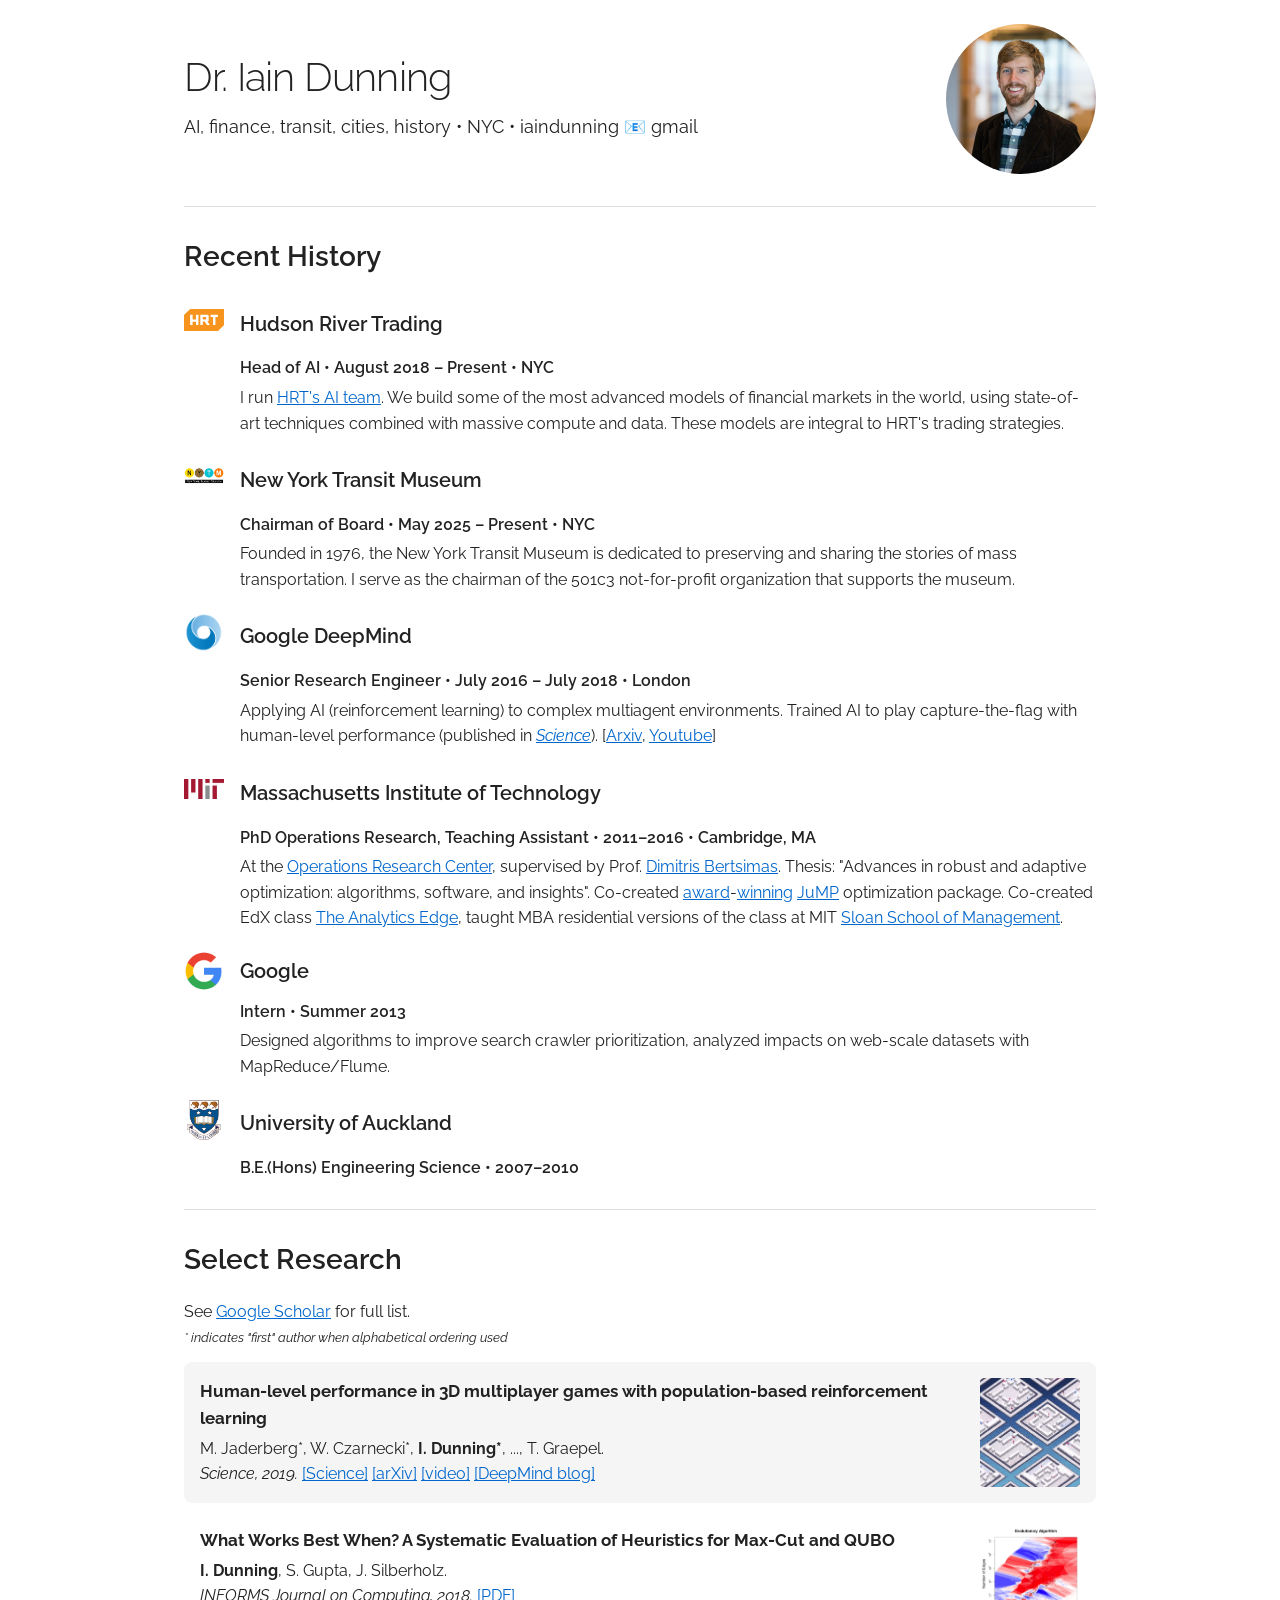
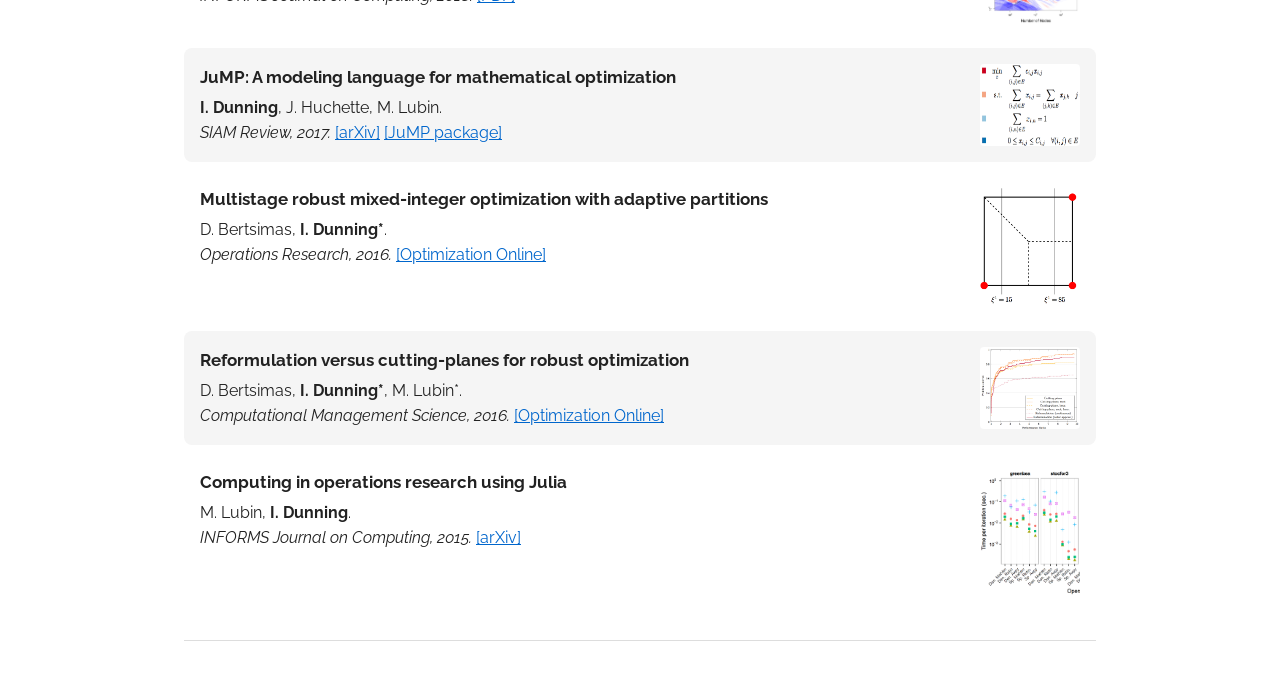
==== commit 933cde23: "Claude refactor" ====
--- a/index.html
+++ b/index.html
@@ -1,164 +1,294 @@
 <!DOCTYPE html>
 <html lang="en">
 <head>
-  <!-- Global site tag (gtag.js) - Google Analytics -->
-  <script async src="https://www.googletagmanager.com/gtag/js?id=UA-130683608-1"></script>
-  <script>
-    window.dataLayer = window.dataLayer || [];
-    function gtag(){dataLayer.push(arguments);}
-    gtag('js', new Date());
-
-    gtag('config', 'UA-130683608-1');
-  </script>
-  
-  <!-- Basic Page Needs
-  –––––––––––––––––––––––––––––––––––––––––––––––––– -->
   <meta charset="utf-8">
-  <title>Iain Dunning</title>
-  <meta name="description" content="Homepage for Iain Dunning">
+  <meta name="viewport" content="width=device-width, initial-scale=1">
+  <title>Dr. Iain Dunning</title>
+  <meta name="description" content="AI researcher and engineer. Head of AI at Hudson River Trading, Chairman at New York Transit Museum.">
   <meta name="author" content="Iain Dunning">
-
-  <!-- Mobile Specific Metas
-  –––––––––––––––––––––––––––––––––––––––––––––––––– -->
-  <meta name="viewport" content="width=device-width, initial-scale=1">
-
-  <!-- FONT
-  –––––––––––––––––––––––––––––––––––––––––––––––––– -->
-  <link href="//fonts.googleapis.com/css?family=Raleway:400,300,600"
-   rel="stylesheet" type="text/css">
-
-  <!-- CSS
-  –––––––––––––––––––––––––––––––––––––––––––––––––– -->
-  <link rel="stylesheet" href="css/normalize.css">
-  <link rel="stylesheet" href="css/skeleton.css">
+  <meta property="og:title" content="Dr. Iain Dunning">
+  <meta property="og:description" content="AI researcher and engineer. Head of AI at Hudson River Trading, Chairman at New York Transit Museum.">
+  <meta property="og:type" content="website">
+  <meta property="og:url" content="https://www.iaindunning.com/">
+  <link rel="canonical" href="https://www.iaindunning.com/">
+  <link href="//fonts.googleapis.com/css?family=Raleway:400,300,600" rel="stylesheet" type="text/css">
+
   <style>
-  .paperimg {
-    float: right;
-    width: 10%;
-    max-width: 10em;
-    padding-left: 0.5em
-  }
-  .paperdiv {
-    clear: both;
-    padding: 0.5em; display: inline-block; width: 100%
-  }
-  .grey {
-    background-color: #DDDDDD;
-  }
+    * {
+      margin: 0;
+      padding: 0;
+      box-sizing: border-box;
+    }
+    
+    body {
+      font-family: 'Raleway', -apple-system, sans-serif;
+      line-height: 1.6;
+      color: #222;
+    }
+    
+    .container {
+      max-width: 960px;
+      margin: 0 auto;
+      padding: 1.5rem;
+    }
+    
+    .header {
+      display: grid;
+      grid-template-columns: 1fr auto;
+      gap: 2rem;
+      align-items: center;
+      margin-bottom: 2rem;
+    }
+    
+    .header-content h1 {
+      font-size: 2.5rem;
+      font-weight: 300;
+      margin-bottom: 0.25rem;
+      letter-spacing: -0.02em;
+    }
+    
+    .header-content p {
+      font-size: 1.1rem;
+    }
+    
+    .headshot {
+      width: 150px;
+      height: 150px;
+      border-radius: 50%;
+      object-fit: cover;
+    }
+    
+    h3 {
+      font-size: 1.75rem;
+      font-weight: 600;
+      margin: 1.75rem 0 1rem;
+    }
+    
+    .job {
+      margin: 1.25rem 0;
+    }
+    
+    .job-header {
+      display: flex;
+      align-items: center;
+      margin-bottom: 0.5rem;
+    }
+    
+    .job-logo {
+      width: 40px;
+      height: 40px;
+      margin-right: 1rem;
+      object-fit: contain;
+    }
+    
+    .job-title, .job-role {
+      font-weight: 600;
+    }
+    
+    .job-title {
+      font-size: 1.25rem;
+    }
+    
+    .job-role {
+      margin-bottom: 0.25rem;
+    }
+    
+    .job-details {
+      margin-left: 56px;
+    }
+    
+    hr {
+      border: none;
+      border-top: 1px solid #ddd;
+      margin: 1.75rem 0;
+    }
+    
+    a {
+      color: #06c;
+    }
+    
+    a:hover {
+      text-decoration: underline;
+    }
+    
+    p {
+      margin-bottom: 0.75rem;
+    }
+    
+    .paper {
+      display: flex;
+      padding: 1rem;
+      margin: 0.5rem 0;
+      border-radius: 0.5rem;
+    }
+    
+    .paper:nth-child(even) {
+      background: #f5f5f5;
+    }
+    
+    .paper-content {
+      flex: 1;
+    }
+    
+    .paper-content > b:first-child {
+      display: block;
+      margin-bottom: 0.25rem;
+      font-size: 1.05rem;
+    }
+    
+    .paper-img {
+      width: 100px;
+      margin-left: 1rem;
+      border-radius: 0.25rem;
+    }
+    
+    @media (max-width: 768px) {
+      .header {
+        grid-template-columns: 1fr;
+        text-align: center;
+      }
+      
+      .header-content h1 {
+        font-size: 2rem;
+      }
+      
+      .headshot {
+        margin: 0 auto;
+      }
+      
+      .paper {
+        flex-direction: column;
+      }
+      
+      .paper-img {
+        width: 100%;
+        max-width: 200px;
+        margin: 1rem 0 0;
+      }
+    }
   </style>
 
 </head>
 <body>
-
-  <!-- Primary Page Layout
-  –––––––––––––––––––––––––––––––––––––––––––––––––– -->
 <div class="container">
-  <div class="row" style="margin-top: 10%">
-    <div class="nine columns">
+  <div class="header">
+    <div class="header-content">
       <h1>Dr. Iain Dunning</h1>
-      <p>
-      Interested in AI, finance, transit, cities, history.
-      <br>
-      Living in New York City.
-      <br>
-      <b>Contact</b>: iaindunning 📧 gmail.
-      </p>
-    </div>
-    <div class="three columns">
-      <img src="images/5DA_1240.jpeg" style="width: 100%">
-    </div>
+      <p>AI, finance, transit, cities, history • NYC • iaindunning 📧 gmail</p>
+    </div>
+    <img src="images/5DA_1240.jpeg" alt="Iain Dunning" class="headshot">
   </div>
 
-  <div class="row">
-  <div class="twelve column">
-    
-    <!-- About
-      –––––––––––––––––––––––––––––––––––––––––––––––––– -->
+  <section>
     <hr>
     
     <h3>Recent History</h3>
     
-    <h5 style="margin-bottom: 1rem;">
-      <a href="http://www.hudson-trading.com/about/" target="_blank">
-      <img src="images/hrt.svg" style="height: 1.5em; padding-right: 0.5em"></a>
-      Hudson River Trading
-    </h5>
-    <p>
-      <b>Head of AI</b> (August&nbsp;'18 &mdash; <i>now</i>, NYC)<br>
-      I run <a href="https://www.youtube.com/watch?v=5wM5ateK99k" target="_blank">HRT's AI team</a>.
-      We build some of the most advanced models of financial markets in the world, using
-      state-of-art techniques combined with massive compute and data. These models are integral
-      to HRT's trading strategies.
-    </p>
-
-    <h5 style="margin-bottom: 1rem;">
-      <a href="https://www.nytransitmuseum.org/" target="_blank">
-      <img src="images/nytm.png" style="height: 1.5em; padding-right: 0.5em"></a>
-      New York Transit Museum
-    </h5>
-    <p>
-      <b>Chairman of Board</b> (May&nbsp;'25 &mdash; <i>now</i>, NYC)<br>
-      Founded in 1976, the New York Transit Museum is dedicated to preserving and sharing the stories of mass transportation.
-      I serve as the chairman of the 501c3 not-for-profit organization that supports the museum.
-    </p>
-
-    <h5 style="margin-bottom: 1rem;">
-      <a href="https://deepmind.com/" target="_blank">
-      <img src="images/deepmind.png" style="height: 1.5em; padding-right: 0.5em"></a>
-      Google DeepMind
-    </h5>
-    <p>
-      <b>Senior Research Engineer</b> (July&nbsp;'16 &mdash; July&nbsp;'18, London)<br>
-      Applying AI (reinforcement learning) to complex multiagent environments.
-      Trained AI to play capture-the-flag with human-level performance
-      (published in <a href="https://science.sciencemag.org/content/364/6443/859.abstract" target="_blank"><i>Science</i></a>).
-      [<a href="https://arxiv.org/abs/1807.01281" target="_blank">Arxiv</a>,
-      <a href="https://youtu.be/dltN4MxV1RI" target="_blank">Youtube</a>]
-    </p>
-    
-    <h5 style="margin-bottom: 1rem;">
-      <a href="https://web.mit.edu/" target="_blank">
-      <img src="images/mit.png" style="height: 1em; padding-right: 0.5em"></a>
-      Massachusetts Institute of Technology
-    </h5>
-    <p>
-      <b>PhD (Operations Research), Teaching Assistant</b> (Sep.&nbsp;'11 &mdash; May&nbsp;'16, Cambridge, MA)<br>
-      At the <a href="https://orc.mit.edu/" target="_blank">Operations
-      Research Center</a>, supervised by Prof.
-      <a href="http://www.mit.edu/~dbertsim/" target="_blank">
-      Dimitris Bertsimas</a>.
-      Thesis: "Advances in robust and adaptive optimization: algorithms, software, and insights".
-      Co-created <a href="https://www.mathopt.org/?nav=boh_2021" target="_blank">award</a>-<a href="https://juliahub.com/blog/informs-computing-society-ics-awards-2016-prize-for-julia-jump-package-for-optimization">winning</a> <a href="https://jump.dev/" target="_blank">JuMP</a> optimization package.
-      Co-created EdX class
-      <a href="https://www.edx.org/course/analytics-edge-mitx-15-071x-3" target="_blank">
-      The Analytics Edge</a>, taught MBA residential
-      versions of the class at MIT
-      <a href="https://mitsloan.mit.edu" target="_blank">Sloan School of
-      Management</a>.
-    </p>
-    
-    <h5 style="margin-bottom: 1rem;">
-      <img src="images/google.png" style="height: 1em; padding-right: 0.5em">
-      Google
-    </h5>
-    <p>
-      <b>Intern</b> (June&nbsp;13 &mdash; Aug.&nbsp;'13)<br>
-      Worked on search engine crawler. Designed &amp; implemented
-      algorithms to improve the crawl prioritization, analyzed impacts
-      on web-scale datasets with MapReduce/Flume.</li>
-    </p>
-
-    <h5 style="margin-bottom: 1rem;">
-      <a href="http://www.des.auckland.ac.nz/en.html" target="_blank">
-      <img src="images/uoa.png" style="height: 1.5em; padding-right: 0.5em"></a>
-      University of Auckland
-    </h5>
-    <p>
-      <b>B.E.(Hons), Engineering Science</b> (Mar.&nbsp;'07 &mdash; Dec.&nbsp;'10)<br>
-    </p>
-    
-    <!-- End Work
-      –––––––––––––––––––––––––––––––––––––––––––––––––– -->
+    <div class="job">
+      <div class="job-header">
+        <a href="http://www.hudson-trading.com/about/">
+          <img src="images/hrt.svg" alt="HRT" class="job-logo">
+        </a>
+        <div class="job-title">Hudson River Trading</div>
+      </div>
+      <div class="job-details">
+        <div class="job-role">Head of AI • August 2018 – Present • NYC</div>
+        <p>
+          I run <a href="https://www.youtube.com/watch?v=5wM5ateK99k">HRT's AI team</a>.
+          We build some of the most advanced models of financial markets in the world, using
+          state-of-art techniques combined with massive compute and data. These models are integral
+          to HRT's trading strategies.
+        </p>
+      </div>
+    </div>
+
+    <div class="job">
+      <div class="job-header">
+        <a href="https://www.nytransitmuseum.org/">
+          <img src="images/nytm.png" alt="NYTM" class="job-logo">
+        </a>
+        <div class="job-title">New York Transit Museum</div>
+      </div>
+      <div class="job-details">
+        <div class="job-role">Chairman of Board • May 2025 – Present • NYC</div>
+        <p>
+          Founded in 1976, the New York Transit Museum is dedicated to preserving and sharing the stories of mass transportation.
+          I serve as the chairman of the 501c3 not-for-profit organization that supports the museum.
+        </p>
+      </div>
+    </div>
+
+    <div class="job">
+      <div class="job-header">
+        <a href="https://deepmind.com/">
+          <img src="images/deepmind.png" alt="DeepMind" class="job-logo">
+        </a>
+        <div class="job-title">Google DeepMind</div>
+      </div>
+      <div class="job-details">
+        <div class="job-role">Senior Research Engineer • July 2016 – July 2018 • London</div>
+        <p>
+          Applying AI (reinforcement learning) to complex multiagent environments.
+          Trained AI to play capture-the-flag with human-level performance
+          (published in <a href="https://science.sciencemag.org/content/364/6443/859.abstract"><i>Science</i></a>).
+          [<a href="https://arxiv.org/abs/1807.01281">Arxiv</a>,
+          <a href="https://youtu.be/dltN4MxV1RI">Youtube</a>]
+        </p>
+      </div>
+    </div>
+    
+    <div class="job">
+      <div class="job-header">
+        <a href="https://web.mit.edu/">
+          <img src="images/mit.png" alt="MIT" class="job-logo">
+        </a>
+        <div class="job-title">Massachusetts Institute of Technology</div>
+      </div>
+      <div class="job-details">
+        <div class="job-role">PhD Operations Research, Teaching Assistant • 2011–2016 • Cambridge, MA</div>
+        <p>
+          At the <a href="https://orc.mit.edu/">Operations
+          Research Center</a>, supervised by Prof.
+          <a href="http://www.mit.edu/~dbertsim/">
+          Dimitris Bertsimas</a>.
+          Thesis: "Advances in robust and adaptive optimization: algorithms, software, and insights".
+          Co-created <a href="https://www.mathopt.org/?nav=boh_2021">award</a>-<a href="https://juliahub.com/blog/informs-computing-society-ics-awards-2016-prize-for-julia-jump-package-for-optimization">winning</a> <a href="https://jump.dev/">JuMP</a> optimization package.
+          Co-created EdX class
+          <a href="https://www.edx.org/course/analytics-edge-mitx-15-071x-3">
+          The Analytics Edge</a>, taught MBA residential
+          versions of the class at MIT
+          <a href="https://mitsloan.mit.edu">Sloan School of
+          Management</a>.
+        </p>
+      </div>
+    </div>
+    
+    <div class="job">
+      <div class="job-header">
+        <img src="images/google.png" alt="Google" class="job-logo">
+        <div class="job-title">Google</div>
+      </div>
+      <div class="job-details">
+        <div class="job-role">Intern • Summer 2013</div>
+        <p>
+          Designed algorithms to improve search crawler prioritization,
+          analyzed impacts on web-scale datasets with MapReduce/Flume.
+        </p>
+      </div>
+    </div>
+
+    <div class="job">
+      <div class="job-header">
+        <a href="http://www.des.auckland.ac.nz/en.html">
+          <img src="images/uoa.png" alt="UoA" class="job-logo">
+        </a>
+        <div class="job-title">University of Auckland</div>
+      </div>
+      <div class="job-details">
+        <div class="job-role">B.E.(Hons) Engineering Science • 2007–2010</div>
+      </div>
+    </div>
+    
     <hr>
     
     <h3>Select Research</h3>
@@ -166,76 +296,79 @@
     <p style="clear: both">
       See <a href="https://scholar.google.com/citations?user=Fc3upZoAAAAJ">
       Google Scholar</a> for full list.<br>
-      <small><i>
-      Some papers use alphabetical ordering -
-      asterix indicates "first" author.
-      </i></small>
+      <small><i>* indicates "first" author when alphabetical ordering used</i></small>
     </p>
 
-    <div class="paperdiv grey"><p>
-      <img src="images/ctf.gif" class="paperimg">
-      <b>Human-level performance in 3D multiplayer games with
-          population-based reinforcement learning</b><br>
-      M. Jaderberg*, W. Czarnecki*, <b>I.&nbsp;Dunning*</b>, ..., T. Graepel.<br>
-      <i>Science, 2019.</i>
-      <a href="https://science.sciencemag.org/content/364/6443/859.abstract" target="_blank">[Science]</a>
-      <a href="https://arxiv.org/abs/1807.01281" target="_blank">[arXiv]</a>
-      <a href="https://youtu.be/dltN4MxV1RI" target="_blank">[video]</a>
-      <a href="https://deepmind.com/blog/capture-the-flag/" target="_blank">[DeepMind blog]</a>
-    </p></div>
-
-    <div class="paperdiv"><p>
-      <img src="images/qubo.png" class="paperimg">
-      <b>What Works Best When? A Systematic Evaluation of Heuristics for Max-Cut and QUBO</b><br>
-      <b>I.&nbsp;Dunning</b>, S. Gupta, J. Silberholz.<br>
-      <i>INFORMS Journal on Computing, 2018.</i>
-      <a href="http://www-personal.umich.edu/~josilber/SECM_clean.pdf" target="_blank">[PDF]</a>
-    </p></div>
-
-    <div class="paperdiv grey"><p>
-      <img src="images/jumpsiam.png" class="paperimg">
-      <b>JuMP: A modeling language for mathematical optimization</b><br>
-      <b>I.&nbsp;Dunning</b>, J. Huchette, M. Lubin.<br>
-      <i>SIAM Review, 2017.</i>
-      <a href="https://arxiv.org/abs/1508.01982" target="_blank">[arXiv]</a>
-      <a href="https://github.com/JuliaOpt/JuMP.jl" target="_blank">[JuMP package]</a>
-    </p></div>
-    
-    <div class="paperdiv"><p>
-      <img src="images/part.png" class="paperimg">
-      <b>Multistage robust mixed-integer optimization with adaptive partitions</b><br>
-      D. Bertsimas, <b>I.&nbsp;Dunning*</b>.<br>
-      <i>Operations Research, 2016.</i>
-      <a href="http://www.optimization-online.org/DB_HTML/2014/11/4658.html"
-       target="_blank">[Optimization Online]</a>
-    </p></div>
-    
-    <div class="paperdiv grey"><p>
-      <img src="images/cutreform.png" class="paperimg">
-      <b>Reformulation versus cutting-planes for robust optimization</b><br>
-      D. Bertsimas, <b>I.&nbsp;Dunning*</b>, M. Lubin*.<br>
-      <i>Computational Management Science, 2016.</i>
-      <a href="http://www.optimization-online.org/DB_HTML/2014/04/4336.html"
-       target="_blank">[Optimization Online]</a>
-    </p></div>
-    
-    <div class="paperdiv"><p>
-      <img src="images/ijocjulia.png" class="paperimg">
-      <b>Computing in operations research using Julia</b><br>
-      M. Lubin, <b>I.&nbsp;Dunning</b>.<br>
-      <i>INFORMS Journal on Computing, 2015.</i>
-      <a href="https://arxiv.org/abs/1312.1431" target="_blank">[arXiv]</a>
-    </p></div>
-    
-    <!-- End Research
-      –––––––––––––––––––––––––––––––––––––––––––––––––– -->
-    <hr style="clear: both">
-    
-  </div>  <!-- twelve colum -->
-  </div>  <!-- row -->
-</div>  <!-- container -->
-
-<!-- End Document
-  –––––––––––––––––––––––––––––––––––––––––––––––––– -->
+    <div class="paper">
+      <div class="paper-content">
+        <b>Human-level performance in 3D multiplayer games with
+            population-based reinforcement learning</b>
+        M. Jaderberg*, W. Czarnecki*, <b>I.&nbsp;Dunning*</b>, ..., T. Graepel.<br>
+        <i>Science, 2019.</i>
+        <a href="https://science.sciencemag.org/content/364/6443/859.abstract">[Science]</a>
+        <a href="https://arxiv.org/abs/1807.01281">[arXiv]</a>
+        <a href="https://youtu.be/dltN4MxV1RI">[video]</a>
+        <a href="https://deepmind.com/blog/capture-the-flag/">[DeepMind blog]</a>
+      </div>
+      <img src="images/ctf.gif" alt="CTF Research" class="paper-img">
+    </div>
+
+    <div class="paper">
+      <div class="paper-content">
+        <b>What Works Best When? A Systematic Evaluation of Heuristics for Max-Cut and QUBO</b>
+        <b>I.&nbsp;Dunning</b>, S. Gupta, J. Silberholz.<br>
+        <i>INFORMS Journal on Computing, 2018.</i>
+        <a href="http://www-personal.umich.edu/~josilber/SECM_clean.pdf">[PDF]</a>
+      </div>
+      <img src="images/qubo.png" alt="QUBO Research" class="paper-img">
+    </div>
+
+    <div class="paper">
+      <div class="paper-content">
+        <b>JuMP: A modeling language for mathematical optimization</b>
+        <b>I.&nbsp;Dunning</b>, J. Huchette, M. Lubin.<br>
+        <i>SIAM Review, 2017.</i>
+        <a href="https://arxiv.org/abs/1508.01982">[arXiv]</a>
+        <a href="https://github.com/JuliaOpt/JuMP.jl">[JuMP package]</a>
+      </div>
+      <img src="images/jumpsiam.png" alt="JuMP Research" class="paper-img">
+    </div>
+    
+    <div class="paper">
+      <div class="paper-content">
+        <b>Multistage robust mixed-integer optimization with adaptive partitions</b>
+        D. Bertsimas, <b>I.&nbsp;Dunning*</b>.<br>
+        <i>Operations Research, 2016.</i>
+        <a href="http://www.optimization-online.org/DB_HTML/2014/11/4658.html"
+        >[Optimization Online]</a>
+      </div>
+      <img src="images/part.png" alt="Optimization Research" class="paper-img">
+    </div>
+    
+    <div class="paper">
+      <div class="paper-content">
+        <b>Reformulation versus cutting-planes for robust optimization</b>
+        D. Bertsimas, <b>I.&nbsp;Dunning*</b>, M. Lubin*.<br>
+        <i>Computational Management Science, 2016.</i>
+        <a href="http://www.optimization-online.org/DB_HTML/2014/04/4336.html"
+        >[Optimization Online]</a>
+      </div>
+      <img src="images/cutreform.png" alt="Robust Optimization Research" class="paper-img">
+    </div>
+    
+    <div class="paper">
+      <div class="paper-content">
+        <b>Computing in operations research using Julia</b>
+        M. Lubin, <b>I.&nbsp;Dunning</b>.<br>
+        <i>INFORMS Journal on Computing, 2015.</i>
+        <a href="https://arxiv.org/abs/1312.1431">[arXiv]</a>
+      </div>
+      <img src="images/ijocjulia.png" alt="Julia Research" class="paper-img">
+    </div>
+    
+    <hr>
+    
+  </section>
+</div>
 </body>
 </html>
